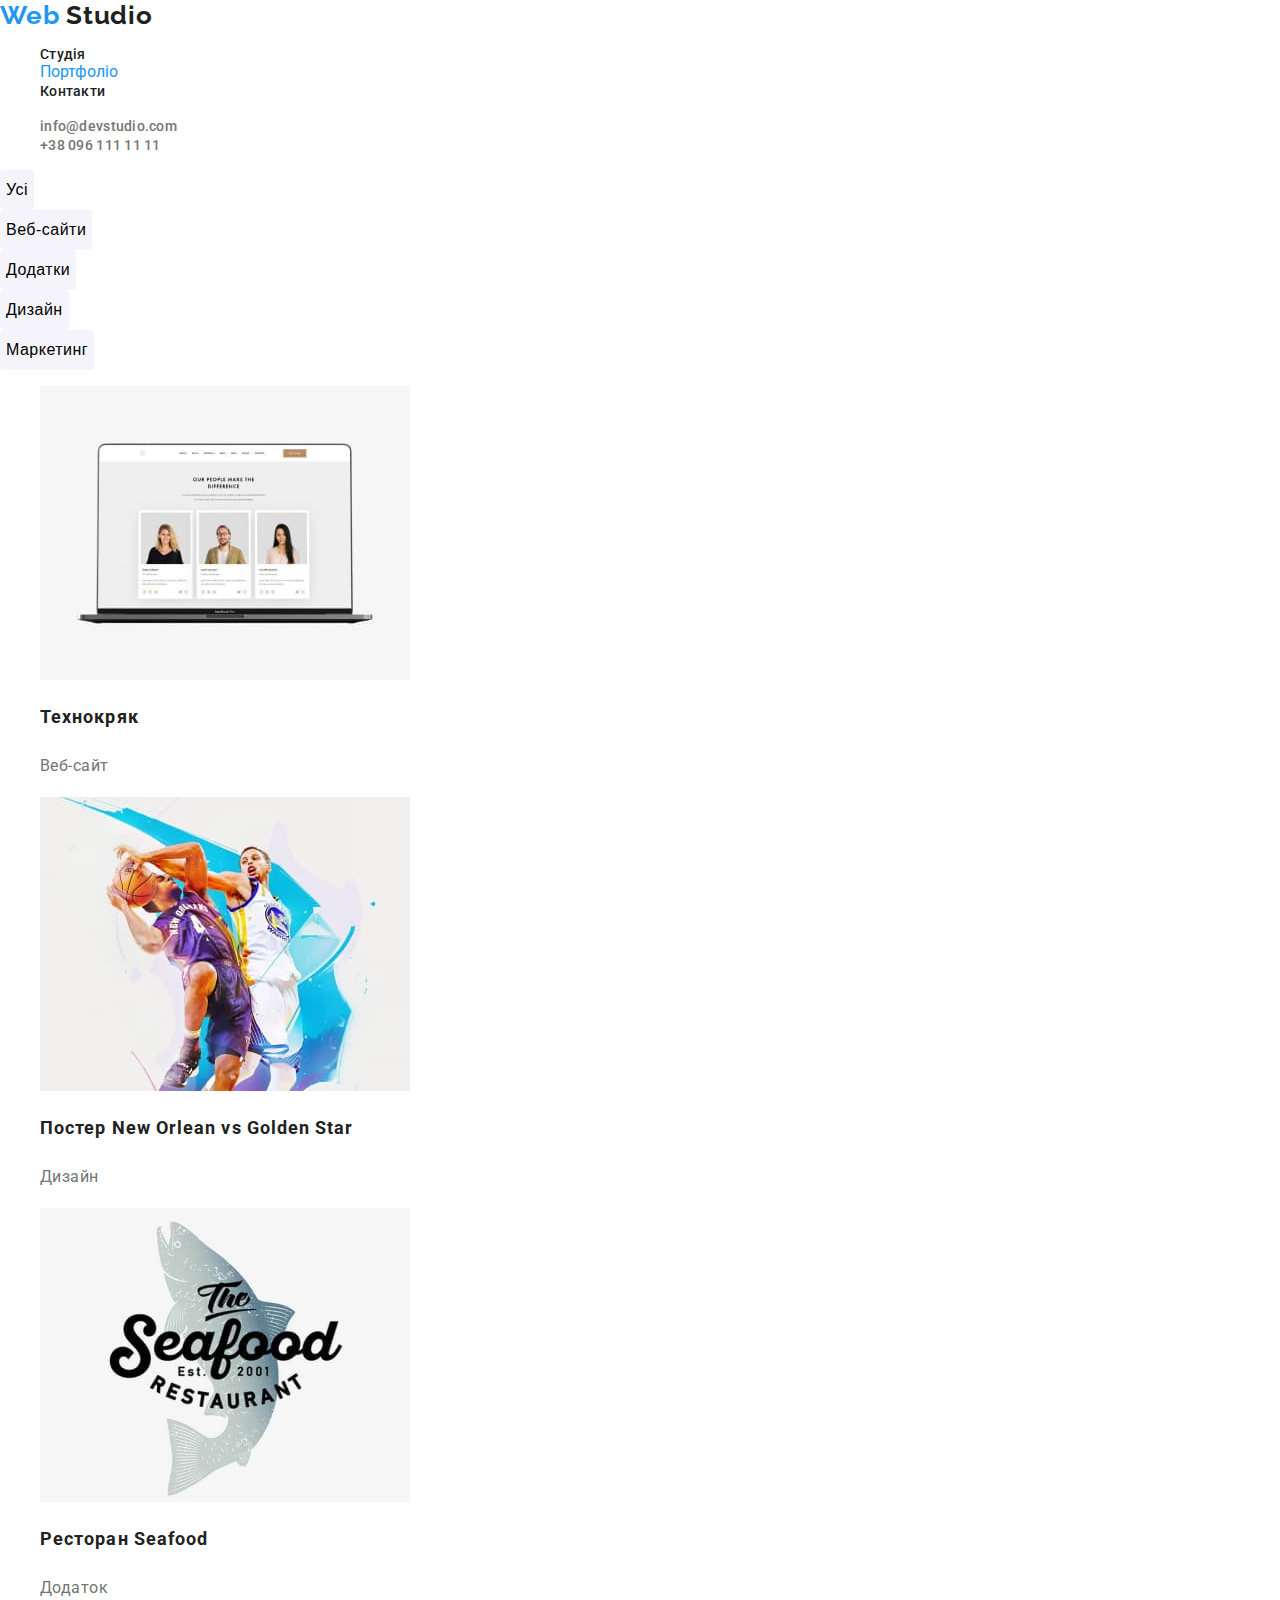
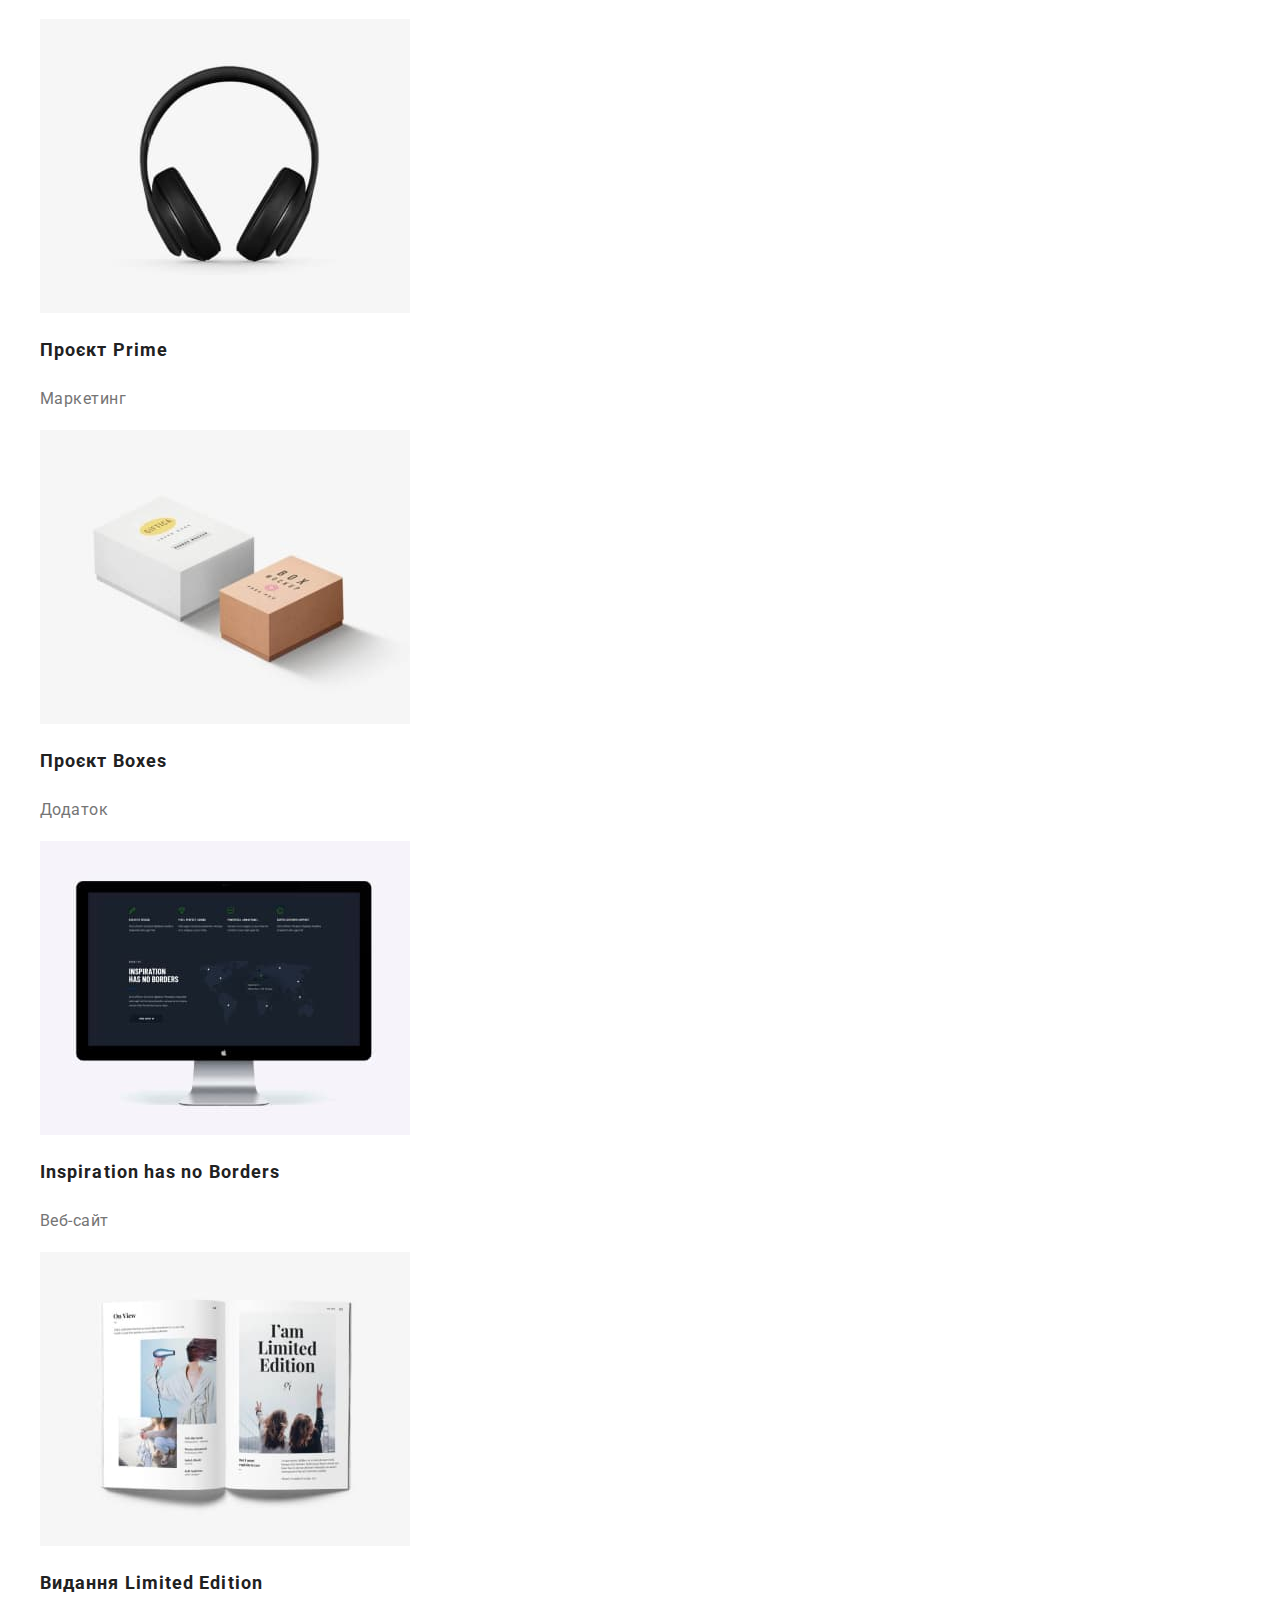
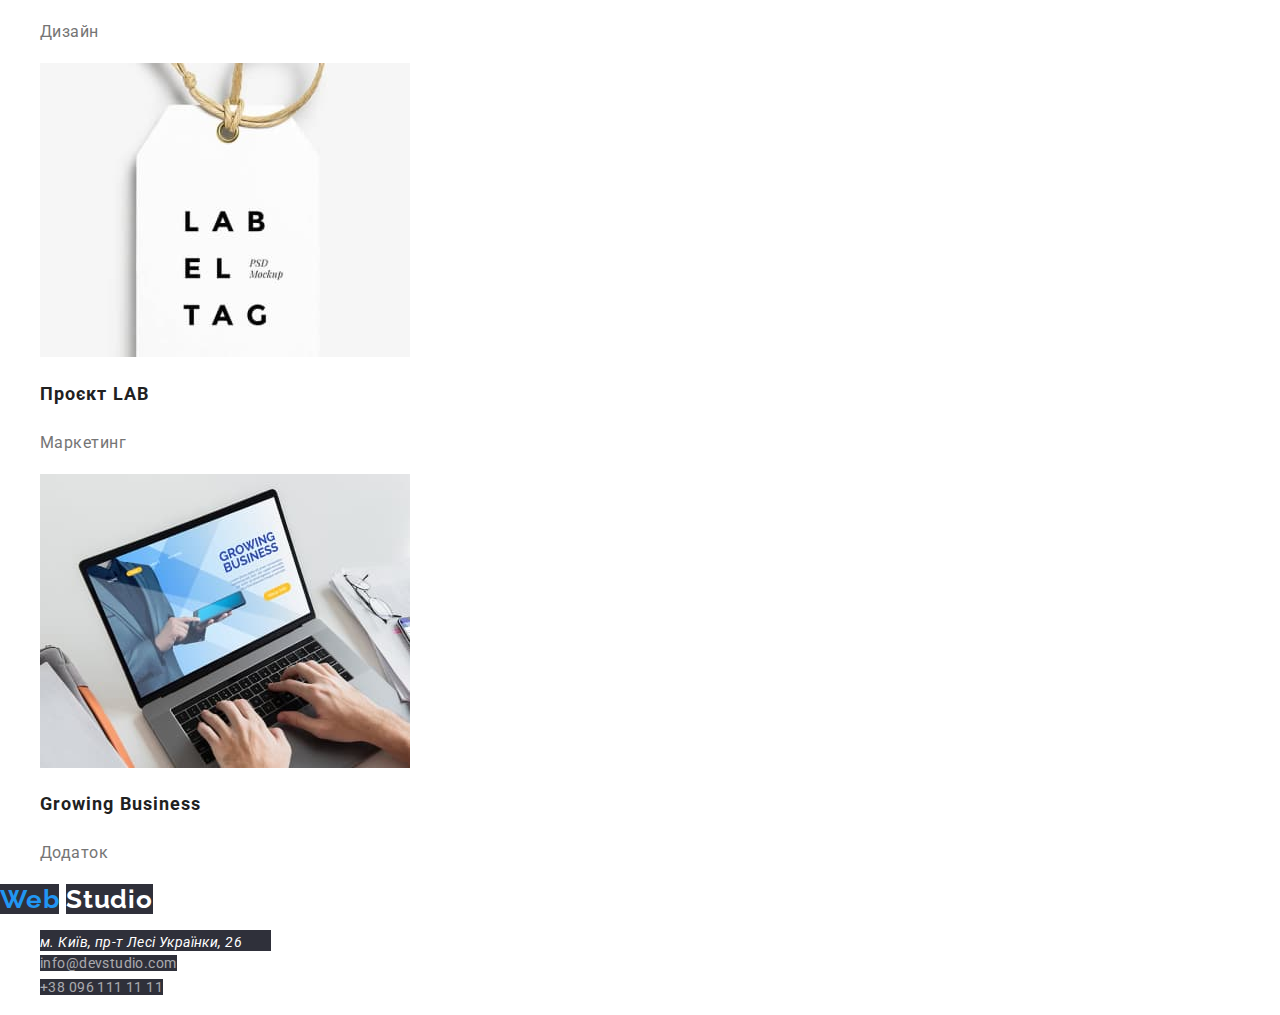
==== portfolio.html @ f65f3cf6 "main2" ====
<!DOCTYPE html>
<html lang="en">
<head>
    <meta charset="UTF-8">
    <meta name="viewport" content="width=device-width, initial-scale=1.0">
    <link rel="preconnect" href="https://fonts.googleapis.com">
    <link rel="preconnect" href="https://fonts.gstatic.com" crossorigin>
    <link href="https://fonts.googleapis.com/css2?family=Raleway&family=Roboto:wght@400;500;700;900&display=swap" rel="stylesheet">
    <title>goit-markup-hw-02</title>
    <link rel="stylesheet" href="./css/styles.css">
    <link rel="stylesheet" href="./index.html">
</head>
<body>
     <!--Шапка-->
     <header>
      <div>
        <span class="logo">
          <a href="index.html" class="logo">Web</a>
          <a href="index.html" class="logo-Studio">Studio</a>
        </span>
      </div>
      <nav>
        <ul>
          <li class="nav-link">
            <a href="index.html" class="nav-link">Студія</a>
          </li>
          <li>
            <a href="portfolio.html" class="nav-link-current">Портфоліо</a>
          </li>
          <li>
            <a href="#" class="nav-link">Контакти</a>
          </li>
        </ul>
      </nav>
      <ul>
        <li>
          <a href="mailto:info@devstudio.com" class="link-contact">info@devstudio.com</a></li>
        <li>
          <a href="tel:+380961111111" class="link-contact">+38 096 111 11 11</a></li>
      </ul>
    </header>


      <main>
        <section>
            <lu>
                <li>
                    <button class="button">
                       Усі
                    </button>
                </li>
                <li>
                    <button class="button">
                       Веб-сайти
                    </button>
                </li>
                <li>
                    <button class="button">
                       Додатки
                    </button>
                </li>
                <li>
                    <button class="button">
                       Дизайн
                    </button>
                </li>
                <li>
                    <button class="button">
                       Маркетинг
                    </button>
                </li>
            </lu>
        </section>
        <ul>
            <li class="project">
              <a href="">
                <img src="./foto/1laptop.jpg" alt="ноутбук" width="370" height="294"/>
                <h2 class="project-title">
                  Технокряк
                </h2>
                <p class="project-desc">
                  Веб-сайт
                </p>
              </a>
            </li>
            <li>
              <a href="">
                <img src="./foto/2basketball.jpg" alt="баскетбол" width="370"/>
                <h2 class="project-title">
                  Постер New Orlean vs Golden Star
                </h2>
                <p class="project-desc">
                  Дизайн
                </p>
              </a>
            </li>
            <li>
              <a href="">
                <img src="./foto/3shark.jpg" alt="логотип" width="370"/>
                <h2 class="project-title">
                  Ресторан Seafood
                </h2>
                <p class="project-desc">
                  Додаток
                </p>
                </a>
            </li>
            <li>
              <a href="">
                <img src="./foto/4headphones.jpg" alt="наушники" width="370"/>
                <h2 class="project-title">
                  Проєкт Prime
                </h2>
                <p class="project-desc">
                  Маркетинг
                </p>
                </a>
            </li>
            <li>
              <a href="">
                <img src="./foto/5boxes.jpg" alt="коробка" width="370"/>
                <h2 class="project-title">
                  Проєкт Boxes
                </h2>
                <p class="project-desc">
                  Додаток
                </p>
                </a>
            </li>
            <li>
              <a href="">
                <img src="./foto/6computer.jpg" alt="компьютер" width="370"/>
                <h2 class="project-title">
                  Inspiration has no Borders
                </h2>
                <p class="project-desc">
                  Веб-сайт
                </p>
                </a>
            </li>
            <li>
              <a href="">
                <img src="./foto/7book.jpg" alt="книга" width="370" />
                <h2 class="project-title">
                  Видання Limited Edition
                </h2>
                <p class="project-desc">
                  Дизайн
                </p>
              </a>
            </li>
            <li>
              <a href="">
                <img src="./foto/8project.jpg" alt="бірка" width="370" />
                <h2 class="project-title">
                  Проєкт LAB
                </h2>
                <p class="project-desc">
                  Маркетинг
                </p>
                </a
              >
            </li>
            <li>
              <a href="">
                <img src="./foto/9work.jpg" alt="робота" width="370" />
                <h2 class="project-title">
                  Growing Business
                </h2>
                <p class="project-desc">
                  Додаток
                </p>
              </a>
            </li>
          </ul>
        </div>
      </section>
      </main>

      <footer>
        <div>
          <span class="footer-logo">
            <a href="index.html" class="footer-logo-web">Web</a>
            <a href="index.html" class="footer-logo-studio">Studio</a>
          </span>
        </div>
        <ul>
          <li>
            <address class="address">м. Київ, пр-т Лесі Українки, 26</address>
          </li>
          <li><a href="mailto:info@devstudio.com" class="address-contact">info@devstudio.com</a></li>
          <li><a href="tel:+380961111111" class="address-contact">+38 096 111 11 11</a></li>
        </ul>
      </footer>
</body>
</html>
---- css/styles.css ----
:root {
    --main-color: #212121;
    --accent-color: #2196f3;
    --title-color: #ffffff;
    --background: #2f303a;
    --team-color: #f5f4fa;
    --text-color: #757575;
}


body {
    font-family: Roboto;
    margin: 0 auto;
    color: var(--main-color);
    font-style: normal;
  }

  li {
    list-style-type: none;
}

a {
    text-decoration: none;
}

/* --- Шапка --- */

  .logo {
    color: var(--accent-color);
    font-family: Raleway;
    font-size: 26px;
    font-weight: 700;
    line-height: normal;
    letter-spacing: 0.78px;
    }

.logo-Studio {
    color: var(--main-color);
}

.nav-link {
    color: var(--main-color);
    font-size: 14px;
    font-weight: 500;
    line-height: normal;
    letter-spacing: 0.28px;
}

.nav-link-current {
    color: var(--accent-color);
}

.nav-link:hover,
.nav-link:focus {
  color: var(--accent-color);
}

.link-contact {
    color: var(--text-color);
    font-size: 14px;
    font-weight: 500;
    line-height: normal;
    letter-spacing: 0.28px;
}

.link-contact:hover,
.link-contact:focus {
    color: var(--accent-color);
}

/* --- main --- */

.hero {
    color: var(--title-color);
    font-size: 44px;
    font-weight: 900;
    line-height: 60px; 
    letter-spacing: 2.64px;
    text-transform: uppercase;
    background: #2F303A;
    text-align: center;
}

.hero-button {
  background-color: var(--accent-color);
  width: 216px;
  height: 50px;
  flex-shrink: 0;
  color: var(--title-color);
  letter-spacing: 0.96px;
  font-weight: 700;
  font-size: 16px;
  text-align: center;
  line-height: 30px;
}

.skills {
    width: 270px;
    letter-spacing: 0.42px;
    line-height: normal;
    font-weight: 700;
    font-size: 14px;
    text-transform: uppercase;
}

.skills-text {
    color: var(--text-color);
    width: 270px;
    height: 72px;
    flex-shrink: 0;
    font-size: 14px;
    line-height: 24px;
    letter-spacing: 0.42px;
}

.work {
    font-size: 36px;
}

.team {
    font-size: 36px;
    font-weight: 700;
    line-height: normal;
    letter-spacing: 1.08px;
}

.team-card {
    font-size: 16px;
    font-weight: 500;
    line-height: normal;
    letter-spacing: 0.48px;
}

.team-desc {
    color: var(--text-color);
    font-size: 16px;
    font-weight: 400;
    line-height: normal;
    letter-spacing: 0.48px;
}

/* --- footer --- */

.address {
    color: var(--title-color);
    background: var(--background);
    width: 231px;
    height: 21px;
    flex-shrink: 0;
    font-family: Roboto;
    font-size: 14px;
    font-weight: 400;
    line-height: 24px;
    letter-spacing: 0.42px;
}

.address-contact {
    color: rgba(255, 255, 255, 0.60);
    background: var(--background);
    width: 231px;
    flex-shrink: 0;
    font-size: 14px;
    font-weight: 400;
    line-height: 24px;
    letter-spacing: 0.42px;
}

.footer-logo {
    font-family: Raleway;
    font-size: 26px;
    font-weight: 700;
    line-height: normal;
    letter-spacing: 0.78px;

}

.footer-logo-studio {
    color: var(--title-color);
    background: #2F303A;
}

.footer-logo-web {
    color: var(--accent-color);
    background: #2F303A;
}

/* --- Button --- */

button {

    font-weight: 500;
    font-size: 16px;
    line-height: 26px;
    text-align: center;
    letter-spacing: 0.48px;
    height: 40px;
    background-color: var(--team-color);
    border-radius: 4px;
    border: var(--team-color);
}

.button:hover,
.button:focus {
  background-color: var(--accent-color);
  color: var(--title-color);
}

/* --- main 2 --- */

.project-title {
    color: var(--main-color);
    width: 322px;
    font-size: 18px;
    font-weight: 700;
    line-height: 36px;
    letter-spacing: 1.08px;
}

.project-desc {
    color: var(--text-color);
    width: 322px;
    font-size: 16px;
    font-weight: 400;
    line-height: 30px;
    letter-spacing: 0.48px;

}
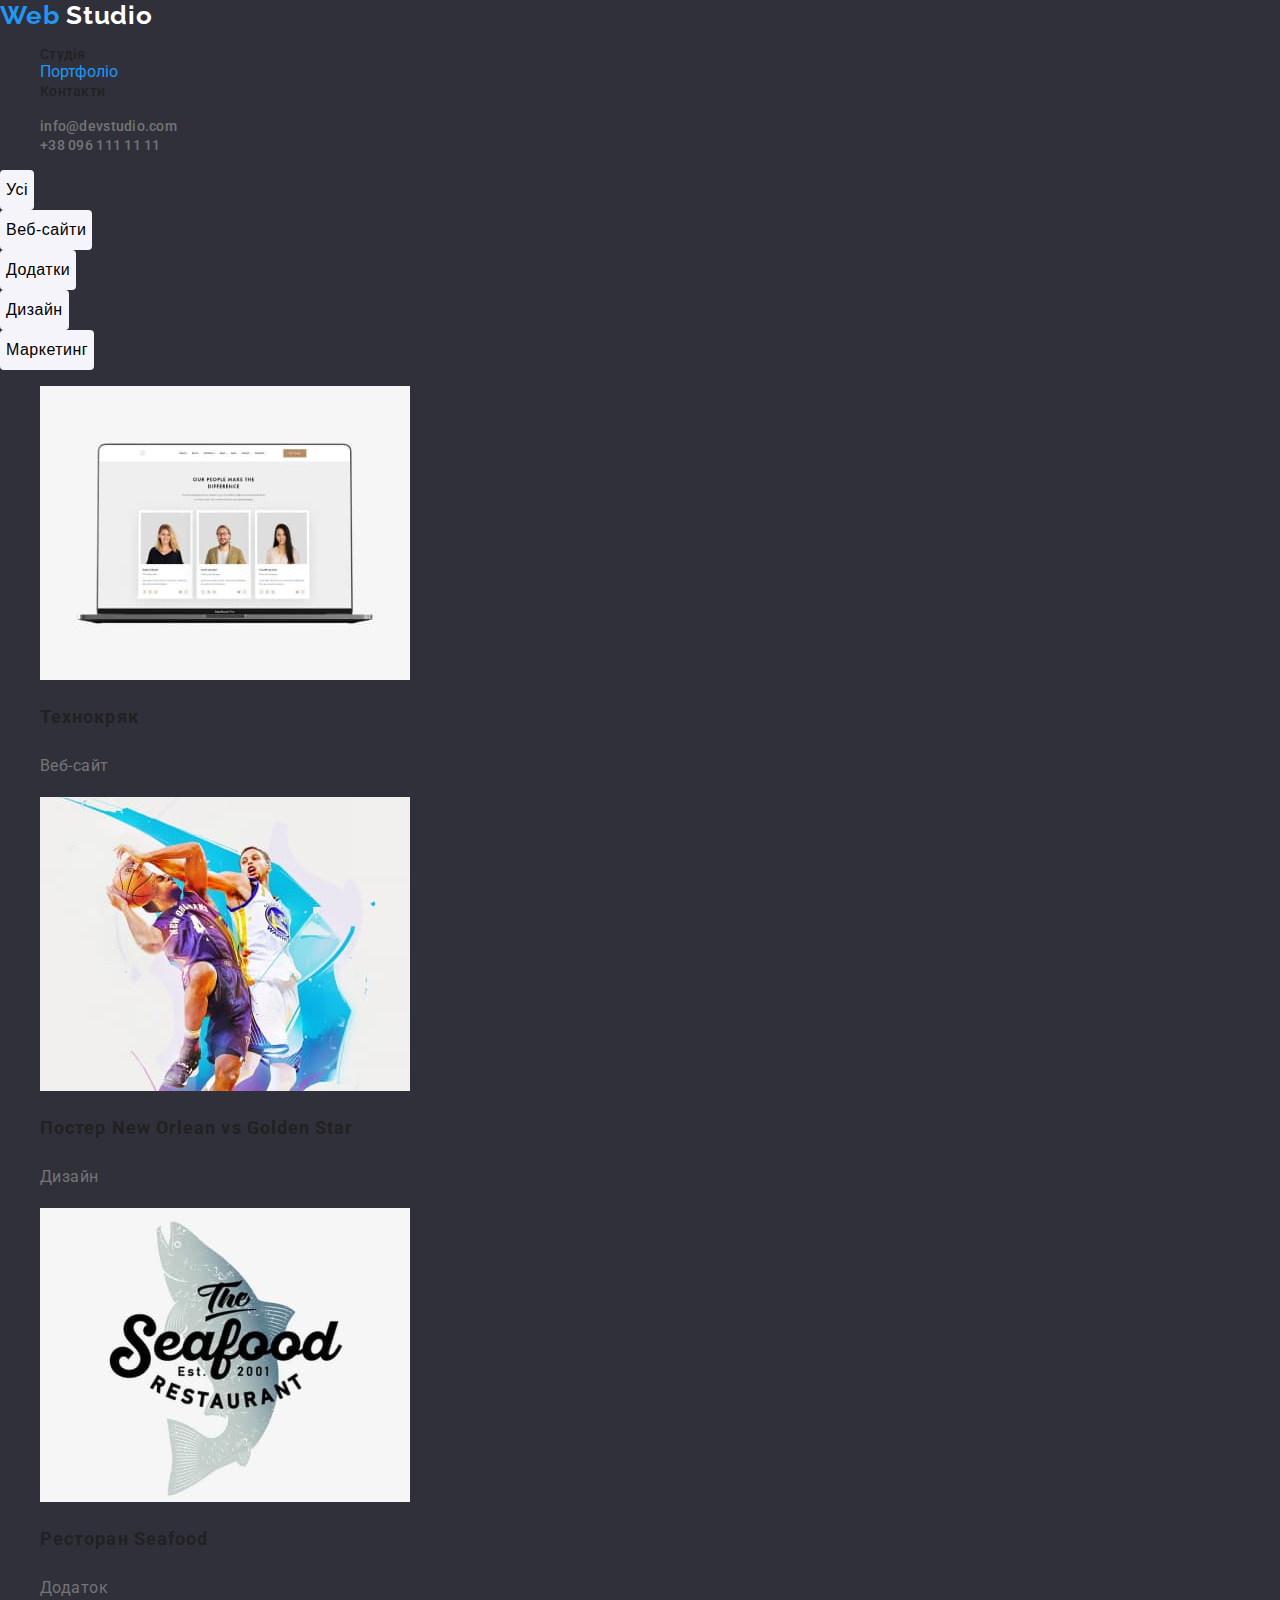
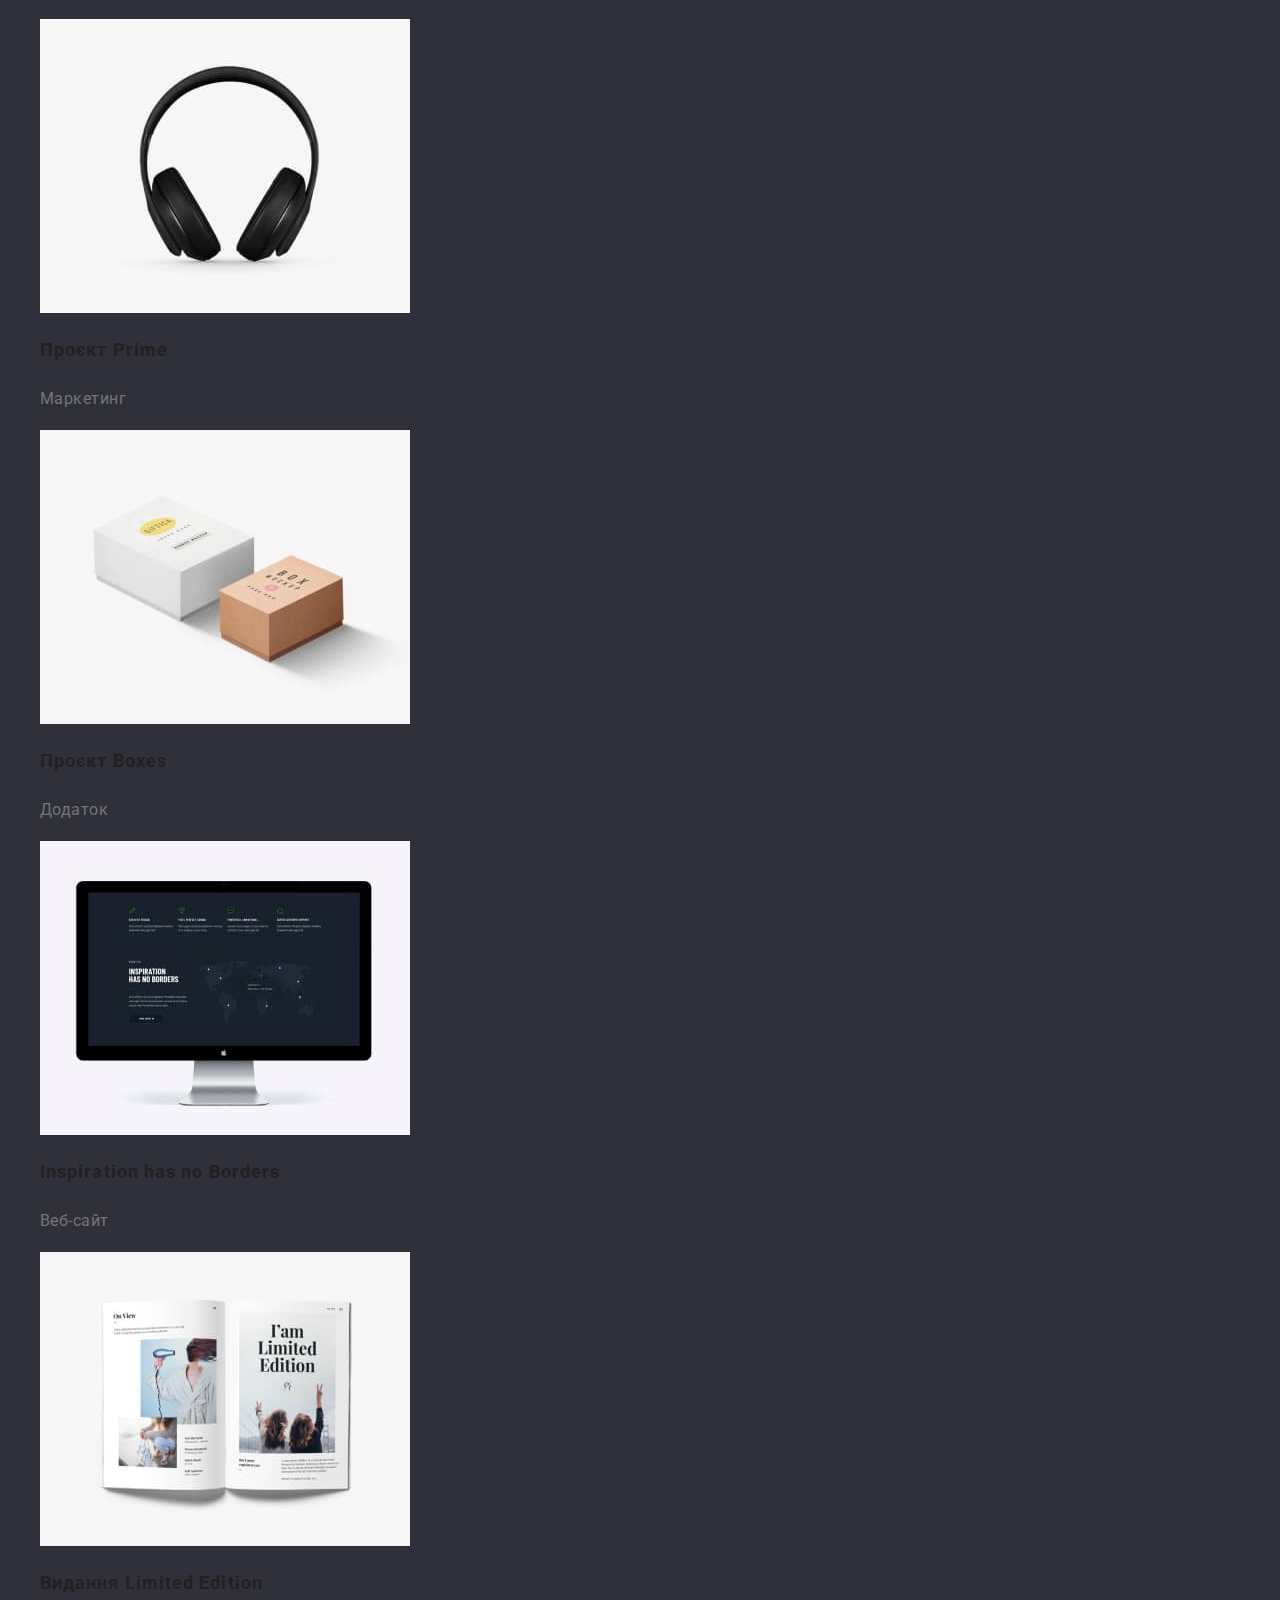
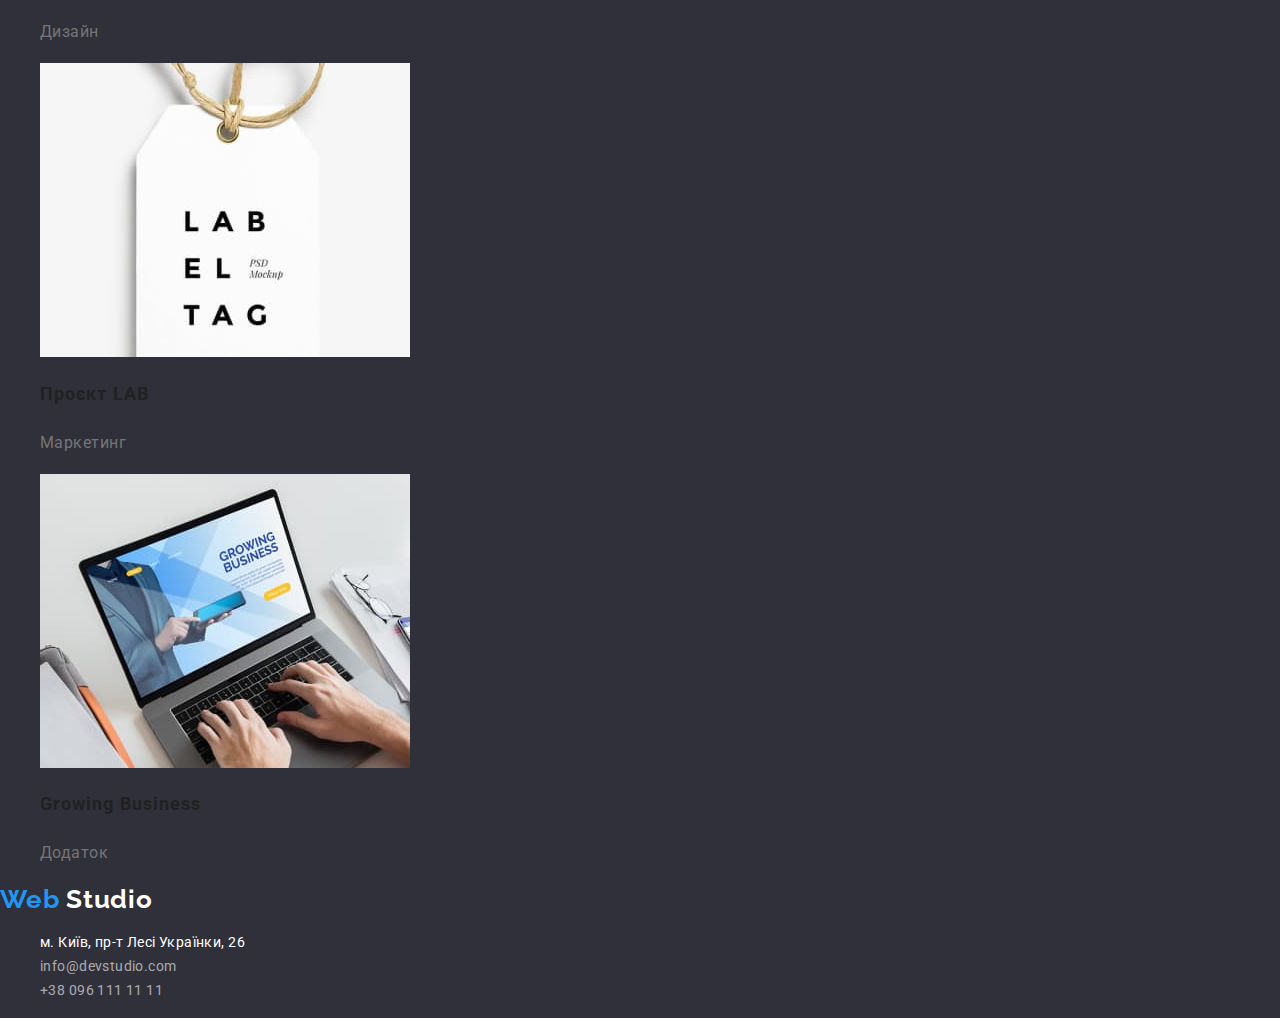
==== commit 64d74d82: "main2" ====
--- a/portfolio.html
+++ b/portfolio.html
@@ -5,7 +5,10 @@
     <meta name="viewport" content="width=device-width, initial-scale=1.0">
     <link rel="preconnect" href="https://fonts.googleapis.com">
     <link rel="preconnect" href="https://fonts.gstatic.com" crossorigin>
-    <link href="https://fonts.googleapis.com/css2?family=Raleway&family=Roboto:wght@400;500;700;900&display=swap" rel="stylesheet">
+    <link
+      href="https://fonts.googleapis.com/css2?family=Raleway:wght@700&family=Roboto:wght@400;500;700;900&display=swap"
+      rel="stylesheet"
+    />
     <title>goit-markup-hw-02</title>
     <link rel="stylesheet" href="./css/styles.css">
     <link rel="stylesheet" href="./index.html">
@@ -75,6 +78,7 @@
             <li class="project">
               <a href="">
                 <img src="./foto/1laptop.jpg" alt="ноутбук" width="370" height="294"/>
+                <!-- Для h2 і p має бути окремий div -->
                 <h2 class="project-title">
                   Технокряк
                 </h2>
@@ -86,6 +90,7 @@
             <li>
               <a href="">
                 <img src="./foto/2basketball.jpg" alt="баскетбол" width="370"/>
+                <!-- Для h2 і p має бути окремий div -->
                 <h2 class="project-title">
                   Постер New Orlean vs Golden Star
                 </h2>
@@ -97,6 +102,7 @@
             <li>
               <a href="">
                 <img src="./foto/3shark.jpg" alt="логотип" width="370"/>
+                <!-- Для h2 і p має бути окремий div -->
                 <h2 class="project-title">
                   Ресторан Seafood
                 </h2>
@@ -108,6 +114,7 @@
             <li>
               <a href="">
                 <img src="./foto/4headphones.jpg" alt="наушники" width="370"/>
+                <!-- Для h2 і p має бути окремий div -->
                 <h2 class="project-title">
                   Проєкт Prime
                 </h2>
@@ -119,6 +126,7 @@
             <li>
               <a href="">
                 <img src="./foto/5boxes.jpg" alt="коробка" width="370"/>
+                <!-- Для h2 і p має бути окремий div -->
                 <h2 class="project-title">
                   Проєкт Boxes
                 </h2>
@@ -130,6 +138,7 @@
             <li>
               <a href="">
                 <img src="./foto/6computer.jpg" alt="компьютер" width="370"/>
+                <!-- Для h2 і p має бути окремий div -->
                 <h2 class="project-title">
                   Inspiration has no Borders
                 </h2>
@@ -141,6 +150,7 @@
             <li>
               <a href="">
                 <img src="./foto/7book.jpg" alt="книга" width="370" />
+                <!-- Для h2 і p має бути окремий div -->
                 <h2 class="project-title">
                   Видання Limited Edition
                 </h2>
@@ -152,6 +162,7 @@
             <li>
               <a href="">
                 <img src="./foto/8project.jpg" alt="бірка" width="370" />
+                <!-- Для h2 і p має бути окремий div -->
                 <h2 class="project-title">
                   Проєкт LAB
                 </h2>
@@ -164,16 +175,23 @@
             <li>
               <a href="">
                 <img src="./foto/9work.jpg" alt="робота" width="370" />
-                <h2 class="project-title">
-                  Growing Business
-                </h2>
-                <p class="project-desc">
-                  Додаток
-                </p>
+                <!-- Для h2 і p має бути окремий div -->
+               
+                  <h2 class="project-title">
+                    Growing Business
+                  </h2>
+                  <p class="project-desc">
+                    Додаток
+                  </p>
+              
               </a>
             </li>
           </ul>
         </div>
+
+
+
+        
       </section>
       </main>
 
@@ -186,7 +204,7 @@
         </div>
         <ul>
           <li>
-            <address class="address">м. Київ, пр-т Лесі Українки, 26</address>
+           <a href="м. Київ, пр-т Лесі Українки, 26" class="address">м. Київ, пр-т Лесі Українки, 26</a>
           </li>
           <li><a href="mailto:info@devstudio.com" class="address-contact">info@devstudio.com</a></li>
           <li><a href="tel:+380961111111" class="address-contact">+38 096 111 11 11</a></li>
--- a/css/styles.css
+++ b/css/styles.css
@@ -13,6 +13,7 @@
     margin: 0 auto;
     color: var(--main-color);
     font-style: normal;
+    background: var(--background)
   }
 
   li {
@@ -34,9 +35,9 @@
     letter-spacing: 0.78px;
     }
 
-.logo-Studio {
-    color: var(--main-color);
-}
+    .logo-Studio {
+        color: var(--title-color);
+    }
 
 .nav-link {
     color: var(--main-color);
@@ -143,7 +144,6 @@
 
 .address {
     color: var(--title-color);
-    background: var(--background);
     width: 231px;
     height: 21px;
     flex-shrink: 0;
@@ -156,7 +156,6 @@
 
 .address-contact {
     color: rgba(255, 255, 255, 0.60);
-    background: var(--background);
     width: 231px;
     flex-shrink: 0;
     font-size: 14px;
@@ -176,12 +175,10 @@
 
 .footer-logo-studio {
     color: var(--title-color);
-    background: #2F303A;
 }
 
 .footer-logo-web {
     color: var(--accent-color);
-    background: #2F303A;
 }
 
 /* --- Button --- */
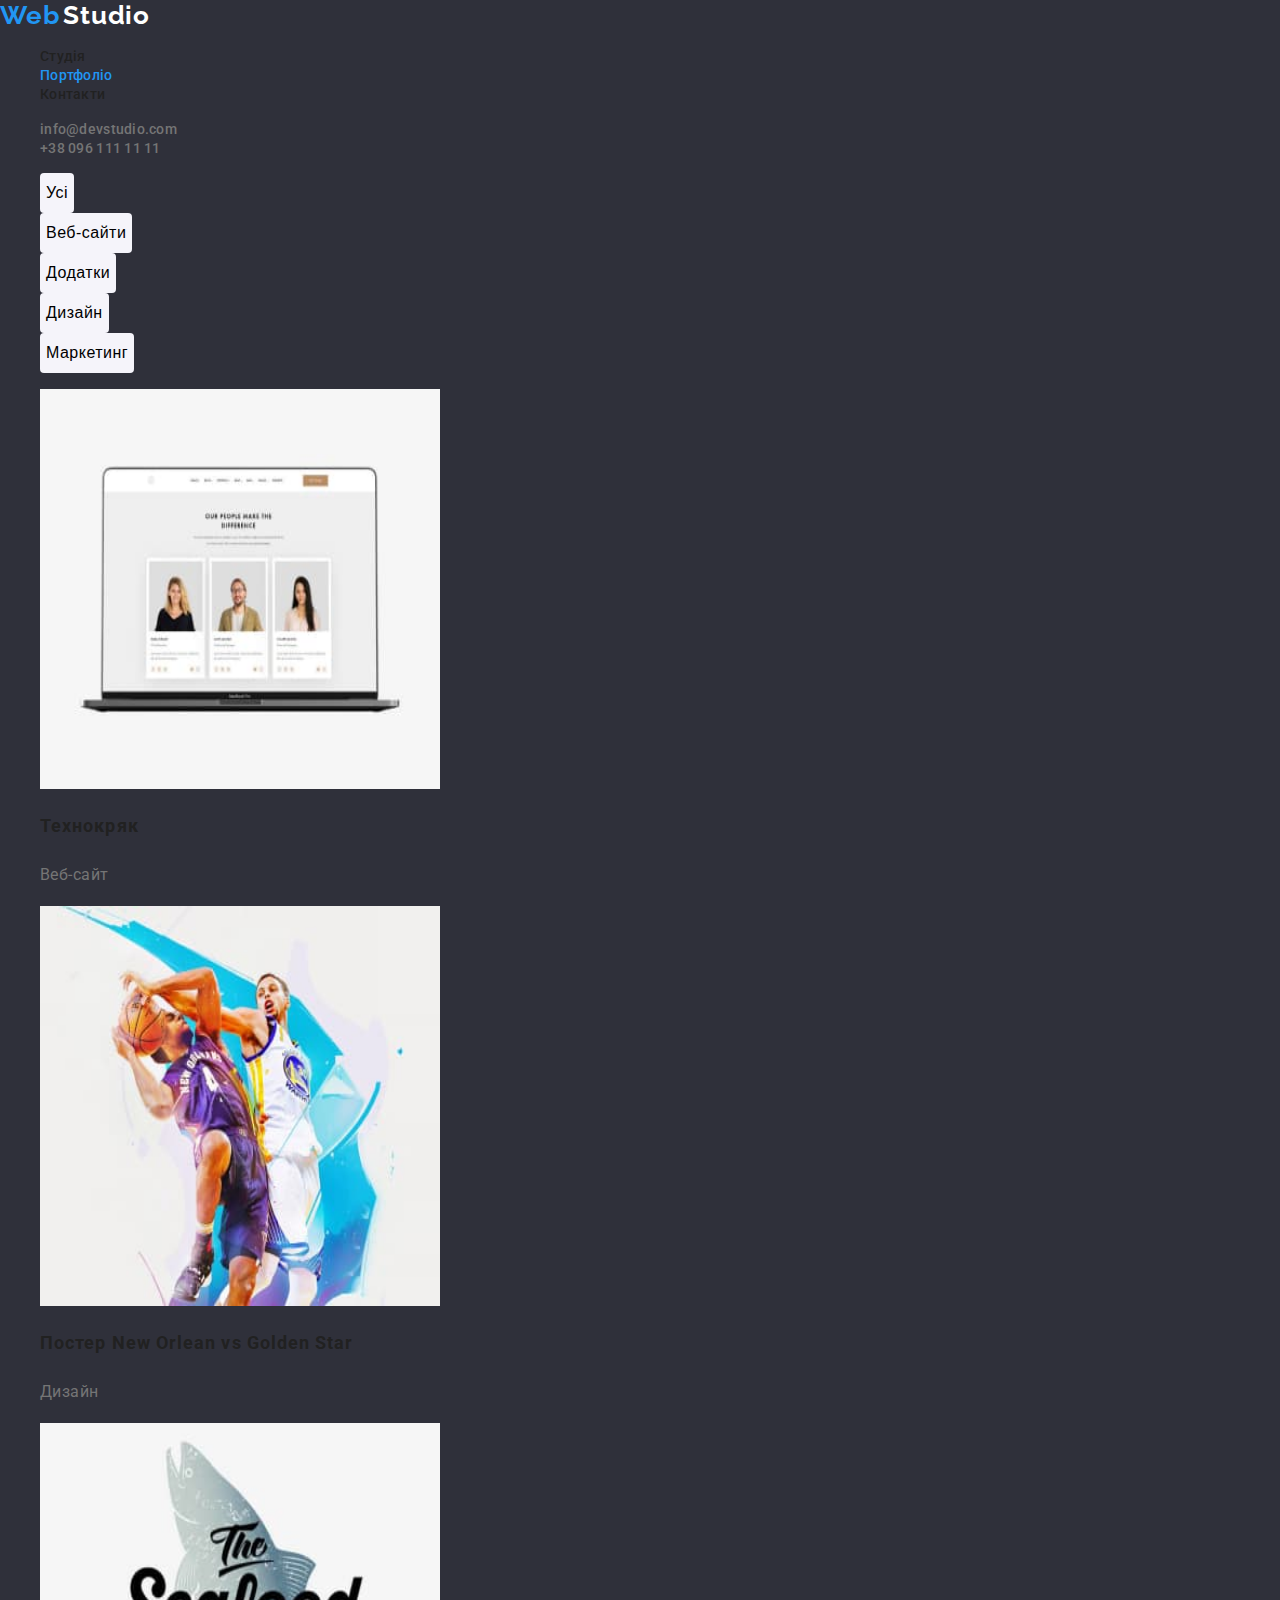
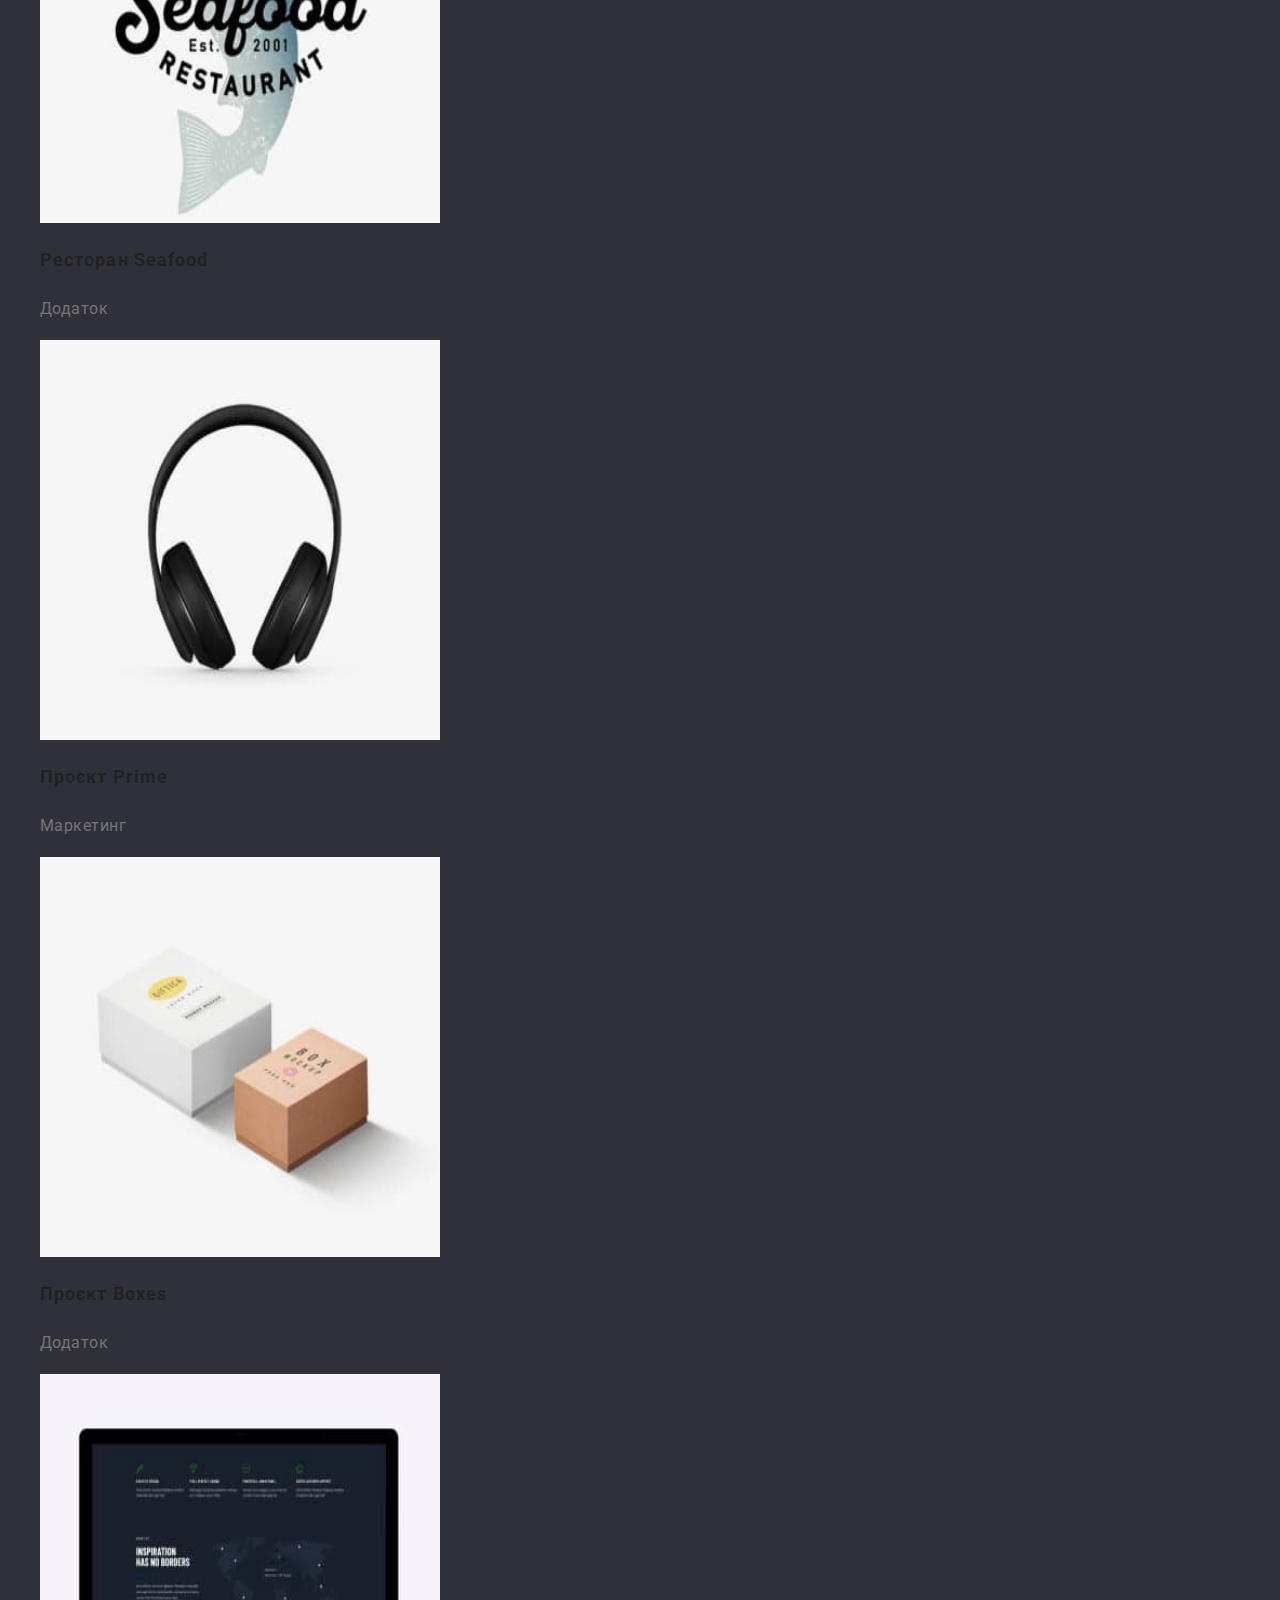
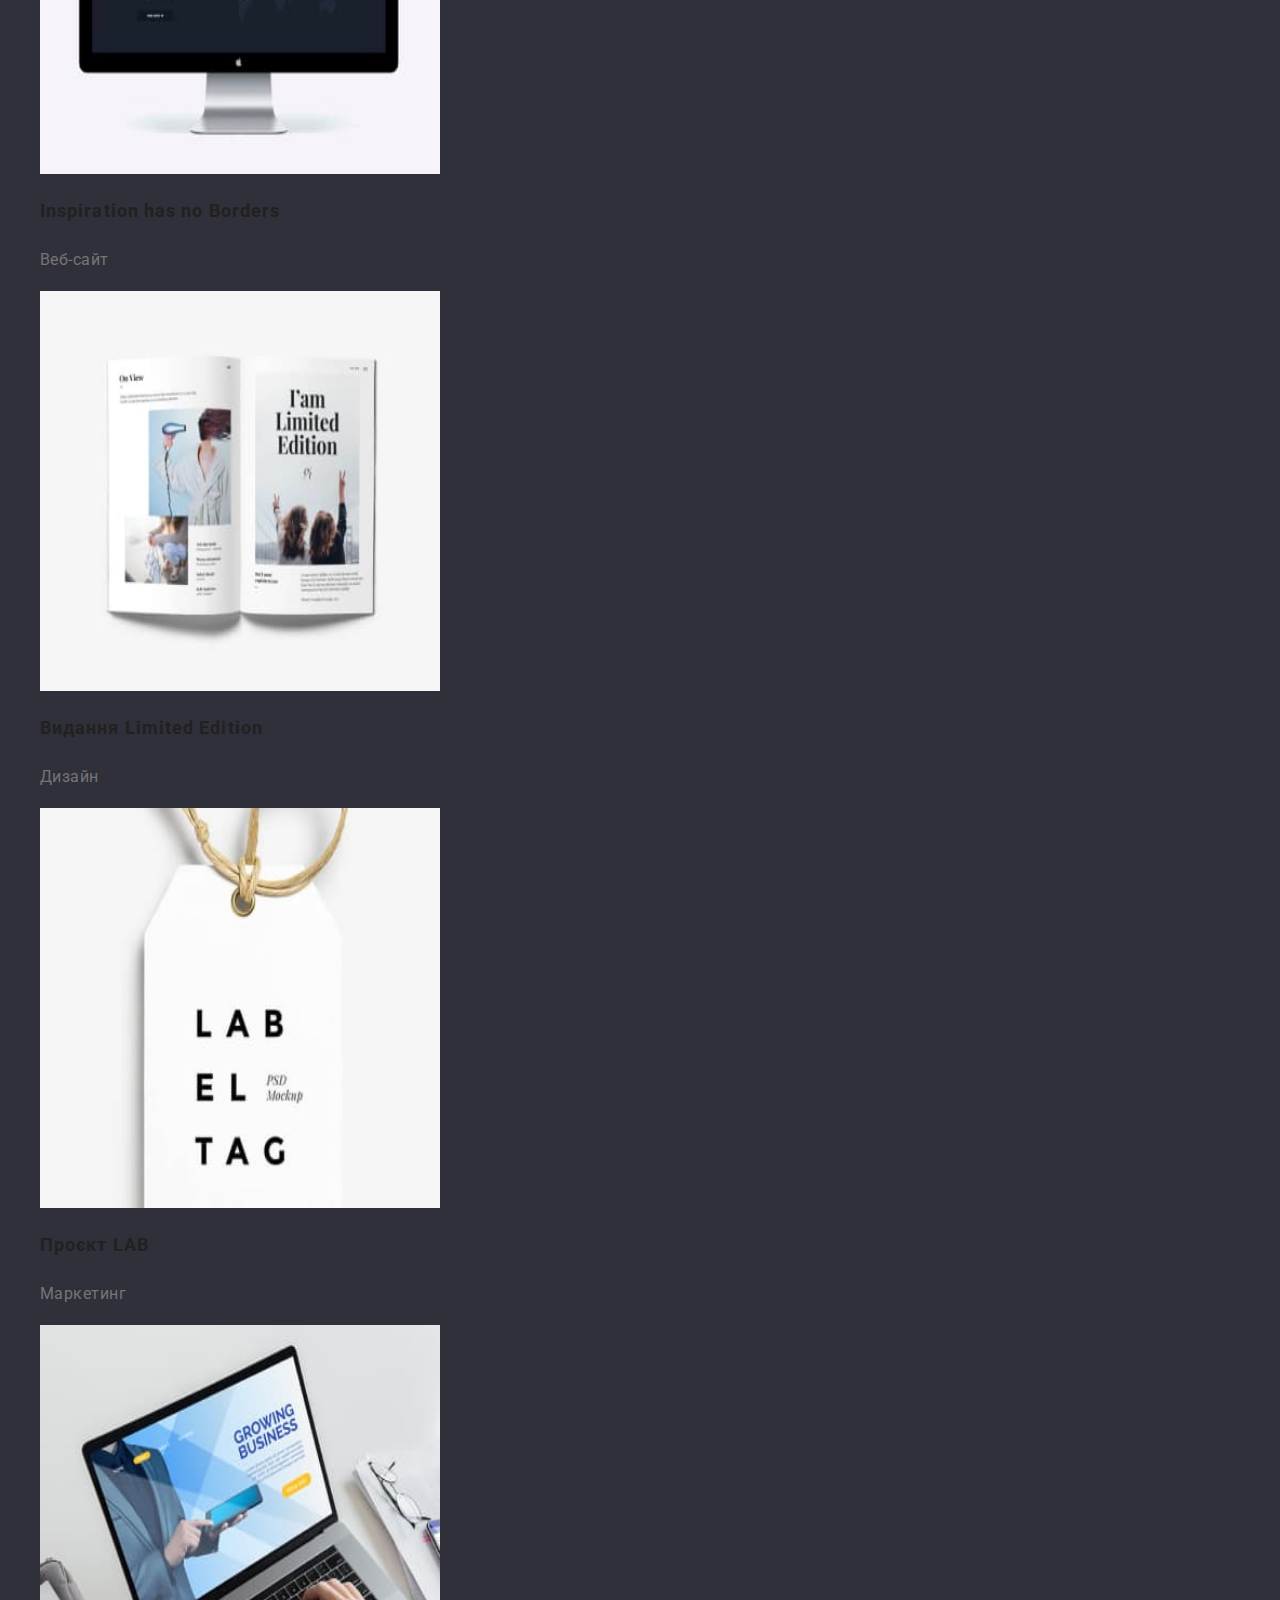
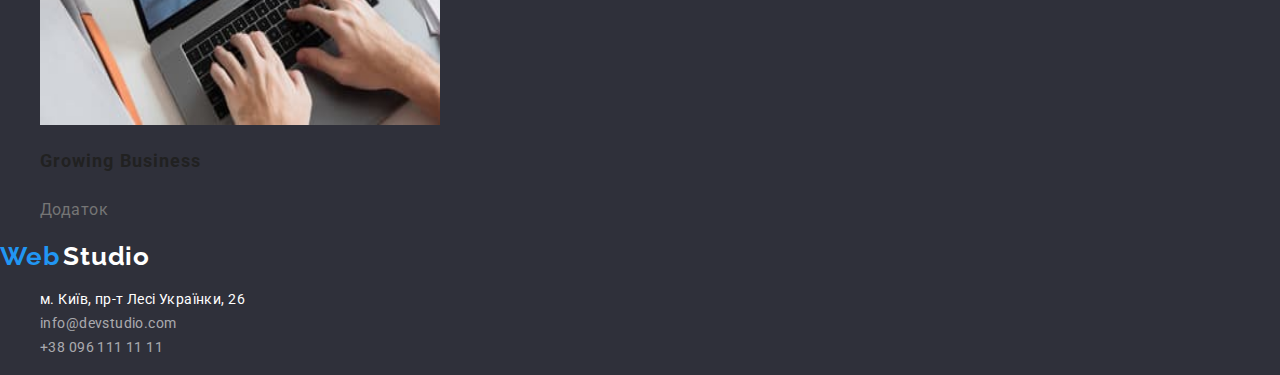
==== commit 28d4a3d8: "pls fix styles" ====
--- a/portfolio.html
+++ b/portfolio.html
@@ -18,66 +18,68 @@
      <header>
       <div>
         <span class="logo">
-          <a href="index.html" class="logo">Web</a>
+          <a href="index.html">Web</a>
           <a href="index.html" class="logo-Studio">Studio</a>
         </span>
       </div>
       <nav>
-        <ul>
-          <li class="nav-link">
-            <a href="index.html" class="nav-link">Студія</a>
+        <ul class="nav-list">
+          <li>
+            <a href="index.html">Студія</a>
           </li>
           <li>
             <a href="portfolio.html" class="nav-link-current">Портфоліо</a>
           </li>
           <li>
-            <a href="#" class="nav-link">Контакти</a>
+            <a href="#">Контакти</a>
           </li>
         </ul>
       </nav>
-      <ul>
+      <ul class="link-contact_list">
         <li>
-          <a href="mailto:info@devstudio.com" class="link-contact">info@devstudio.com</a></li>
+          <a href="mailto:info@devstudio.com">info@devstudio.com</a>
+        </li>
         <li>
-          <a href="tel:+380961111111" class="link-contact">+38 096 111 11 11</a></li>
+          <a href="tel:+380961111111">+38 096 111 11 11</a>
+        </li>
       </ul>
     </header>
 
 
       <main>
         <section>
-            <lu>
-                <li>
-                    <button class="button">
+            <ul class="button-list">
+                <li>
+                    <button>
                        Усі
                     </button>
                 </li>
                 <li>
-                    <button class="button">
+                    <button>
                        Веб-сайти
                     </button>
                 </li>
                 <li>
-                    <button class="button">
+                    <button>
                        Додатки
                     </button>
                 </li>
                 <li>
-                    <button class="button">
+                    <button>
                        Дизайн
                     </button>
                 </li>
                 <li>
-                    <button class="button">
+                    <button>
                        Маркетинг
                     </button>
                 </li>
-            </lu>
+            </ul>
         </section>
-        <ul>
-            <li class="project">
-              <a href="">
-                <img src="./foto/1laptop.jpg" alt="ноутбук" width="370" height="294"/>
+        <ul class="cards-project">
+            <li>
+              <a href=""> <!-- Не треба цей компонент завертати в <a>, в такі компоненти треба тільки текст добавляти -->
+                <img src="./images/1laptop.jpg" alt="ноутбук" width="370" height="294"/>
                 <!-- Для h2 і p має бути окремий div -->
                 <h2 class="project-title">
                   Технокряк
@@ -88,8 +90,8 @@
               </a>
             </li>
             <li>
-              <a href="">
-                <img src="./foto/2basketball.jpg" alt="баскетбол" width="370"/>
+              <a href=""> <!-- Не треба цей компонент завертати в <a>, в такі компоненти треба тільки текст добавляти -->
+                <img src="./images/2basketball.jpg" alt="баскетбол" width="370"/>
                 <!-- Для h2 і p має бути окремий div -->
                 <h2 class="project-title">
                   Постер New Orlean vs Golden Star
@@ -100,8 +102,8 @@
               </a>
             </li>
             <li>
-              <a href="">
-                <img src="./foto/3shark.jpg" alt="логотип" width="370"/>
+              <a href=""> <!-- Не треба цей компонент завертати в <a>, в такі компоненти треба тільки текст добавляти -->
+                <img src="./images/3shark.jpg" alt="логотип" width="370"/>
                 <!-- Для h2 і p має бути окремий div -->
                 <h2 class="project-title">
                   Ресторан Seafood
@@ -112,8 +114,8 @@
                 </a>
             </li>
             <li>
-              <a href="">
-                <img src="./foto/4headphones.jpg" alt="наушники" width="370"/>
+              <a href=""> <!-- Не треба цей компонент завертати в <a>, в такі компоненти треба тільки текст добавляти -->
+                <img src="./images/4headphones.jpg" alt="наушники" width="370"/>
                 <!-- Для h2 і p має бути окремий div -->
                 <h2 class="project-title">
                   Проєкт Prime
@@ -124,8 +126,8 @@
                 </a>
             </li>
             <li>
-              <a href="">
-                <img src="./foto/5boxes.jpg" alt="коробка" width="370"/>
+              <a href=""> <!-- Не треба цей компонент завертати в <a>, в такі компоненти треба тільки текст добавляти -->
+                <img src="./images/5boxes.jpg" alt="коробка" width="370"/>
                 <!-- Для h2 і p має бути окремий div -->
                 <h2 class="project-title">
                   Проєкт Boxes
@@ -136,8 +138,8 @@
                 </a>
             </li>
             <li>
-              <a href="">
-                <img src="./foto/6computer.jpg" alt="компьютер" width="370"/>
+              <a href=""> <!-- Не треба цей компонент завертати в <a>, в такі компоненти треба тільки текст добавляти -->
+                <img src="./images/6computer.jpg" alt="компьютер" width="370"/>
                 <!-- Для h2 і p має бути окремий div -->
                 <h2 class="project-title">
                   Inspiration has no Borders
@@ -148,8 +150,8 @@
                 </a>
             </li>
             <li>
-              <a href="">
-                <img src="./foto/7book.jpg" alt="книга" width="370" />
+              <a href=""> <!-- Не треба цей компонент завертати в <a>, в такі компоненти треба тільки текст добавляти -->
+                <img src="./images/7book.jpg" alt="книга" width="370" />
                 <!-- Для h2 і p має бути окремий div -->
                 <h2 class="project-title">
                   Видання Limited Edition
@@ -160,8 +162,8 @@
               </a>
             </li>
             <li>
-              <a href="">
-                <img src="./foto/8project.jpg" alt="бірка" width="370" />
+              <a href=""> <!-- Не треба цей компонент завертати в <a>, в такі компоненти треба тільки текст добавляти -->
+                <img src="./images/8project.jpg" alt="бірка" width="370" />
                 <!-- Для h2 і p має бути окремий div -->
                 <h2 class="project-title">
                   Проєкт LAB
@@ -173,8 +175,8 @@
               >
             </li>
             <li>
-              <a href="">
-                <img src="./foto/9work.jpg" alt="робота" width="370" />
+              <a href=""> <!-- Не треба цей компонент завертати в <a>, в такі компоненти треба тільки текст добавляти -->
+                <img src="./images/9work.jpg" alt="робота" width="370" />
                 <!-- Для h2 і p має бути окремий div -->
                
                   <h2 class="project-title">
@@ -188,18 +190,15 @@
             </li>
           </ul>
         </div>
-
-
-
         
       </section>
       </main>
 
       <footer>
         <div>
-          <span class="footer-logo">
-            <a href="index.html" class="footer-logo-web">Web</a>
-            <a href="index.html" class="footer-logo-studio">Studio</a>
+          <span class="logo">
+            <a href="index.html">Web</a>
+            <a href="index.html" class="logo-Studio">Studio</a>
           </span>
         </div>
         <ul>
--- a/css/styles.css
+++ b/css/styles.css
@@ -1,88 +1,84 @@
 :root {
-    --main-color: #212121;
-    --accent-color: #2196f3;
-    --title-color: #ffffff;
-    --background: #2f303a;
-    --team-color: #f5f4fa;
-    --text-color: #757575;
-}
-
+  --main-color: #212121;
+  --accent-color: #2196f3;
+  --title-color: #ffffff;
+  --background: #2f303a;
+  --team-color: #f5f4fa;
+  --text-color: #757575;
+}
 
 body {
-    font-family: Roboto;
-    margin: 0 auto;
-    color: var(--main-color);
-    font-style: normal;
-    background: var(--background)
-  }
-
-  li {
-    list-style-type: none;
-}
-
-a {
-    text-decoration: none;
+  font-family: Roboto;
+  margin: 0 auto;
+  color: var(--main-color);
+  font-style: normal;
+  background: var(--background);
+}
+
+* {
+  list-style-type: none;
+  text-decoration: none;
 }
 
 /* --- Шапка --- */
 
-  .logo {
-    color: var(--accent-color);
-    font-family: Raleway;
-    font-size: 26px;
-    font-weight: 700;
-    line-height: normal;
-    letter-spacing: 0.78px;
-    }
-
-    .logo-Studio {
-        color: var(--title-color);
-    }
-
-.nav-link {
-    color: var(--main-color);
-    font-size: 14px;
-    font-weight: 500;
-    line-height: normal;
-    letter-spacing: 0.28px;
-}
-
-.nav-link-current {
-    color: var(--accent-color);
-}
-
-.nav-link:hover,
-.nav-link:focus {
-  color: var(--accent-color);
-}
-
-.link-contact {
-    color: var(--text-color);
-    font-size: 14px;
-    font-weight: 500;
-    line-height: normal;
-    letter-spacing: 0.28px;
-}
-
-.link-contact:hover,
-.link-contact:focus {
-    color: var(--accent-color);
+.logo > a {
+  color: var(--accent-color);
+  font-family: Raleway;
+  font-size: 26px;
+  font-weight: 700;
+  line-height: normal;
+  letter-spacing: 0.78px;
+}
+
+.logo > a.logo-Studio {
+  color: var(--title-color);
+}
+
+.nav-list a {
+  color: var(--main-color);
+  font-size: 14px;
+  font-weight: 500;
+  line-height: normal;
+  letter-spacing: 0.28px;
+}
+
+.nav-list a.nav-link-current {
+  color: var(--accent-color);
+}
+
+.nav-list a:hover,
+.nav-list a:focus {
+  color: var(--accent-color);
+}
+
+.link-contact_list a {
+  color: var(--text-color);
+  font-size: 14px;
+  font-weight: 500;
+  line-height: normal;
+  letter-spacing: 0.28px;
+}
+
+.link-contact_list a:hover,
+.link-contact_list a:focus {
+  color: var(--accent-color);
 }
 
 /* --- main --- */
 
 .hero {
-    color: var(--title-color);
-    font-size: 44px;
-    font-weight: 900;
-    line-height: 60px; 
-    letter-spacing: 2.64px;
-    text-transform: uppercase;
-    background: #2F303A;
-    text-align: center;
-}
-
-.hero-button {
+  color: var(--title-color);
+  font-size: 44px;
+  font-weight: 900;
+  line-height: 60px;
+  letter-spacing: 2.64px;
+  text-transform: uppercase;
+  background: #2f303a;
+  text-align: center;
+}
+
+.hero button {
   background-color: var(--accent-color);
   width: 216px;
   height: 50px;
@@ -93,132 +89,119 @@
   font-size: 16px;
   text-align: center;
   line-height: 30px;
-}
-
-.skills {
-    width: 270px;
-    letter-spacing: 0.42px;
-    line-height: normal;
-    font-weight: 700;
-    font-size: 14px;
-    text-transform: uppercase;
-}
-
-.skills-text {
-    color: var(--text-color);
-    width: 270px;
-    height: 72px;
-    flex-shrink: 0;
-    font-size: 14px;
-    line-height: 24px;
-    letter-spacing: 0.42px;
+  border: none;
+}
+
+.skills-list {
+  width: 270px;
+  letter-spacing: 0.42px;
+  line-height: normal;
+  font-weight: 700;
+  font-size: 14px;
+  text-transform: uppercase;
+}
+
+.skills p {
+  color: var(--text-color);
+  width: 270px;
+  height: 72px;
+  flex-shrink: 0;
+  font-size: 14px;
+  line-height: 24px;
+  letter-spacing: 0.42px;
 }
 
 .work {
-    font-size: 36px;
-}
-
-.team {
-    font-size: 36px;
-    font-weight: 700;
-    line-height: normal;
-    letter-spacing: 1.08px;
-}
-
-.team-card {
-    font-size: 16px;
-    font-weight: 500;
-    line-height: normal;
-    letter-spacing: 0.48px;
-}
-
-.team-desc {
-    color: var(--text-color);
-    font-size: 16px;
-    font-weight: 400;
-    line-height: normal;
-    letter-spacing: 0.48px;
+  font-size: 36px;
+}
+
+.team-list {
+  font-size: 36px;
+  font-weight: 700;
+  line-height: normal;
+  letter-spacing: 1.08px;
+}
+
+.team-list > li {
+  font-size: 16px;
+  font-weight: 500;
+  line-height: normal;
+  letter-spacing: 0.48px;
+}
+
+.team-list p {
+  color: var(--text-color);
+  font-size: 16px;
+  font-weight: 400;
+  line-height: normal;
+  letter-spacing: 0.48px;
 }
 
 /* --- footer --- */
 
 .address {
-    color: var(--title-color);
-    width: 231px;
-    height: 21px;
-    flex-shrink: 0;
-    font-family: Roboto;
-    font-size: 14px;
-    font-weight: 400;
-    line-height: 24px;
-    letter-spacing: 0.42px;
+  color: var(--title-color);
+  width: 231px;
+  height: 21px;
+  flex-shrink: 0;
+  font-family: Roboto;
+  font-size: 14px;
+  font-weight: 400;
+  line-height: 24px;
+  letter-spacing: 0.42px;
 }
 
 .address-contact {
-    color: rgba(255, 255, 255, 0.60);
-    width: 231px;
-    flex-shrink: 0;
-    font-size: 14px;
-    font-weight: 400;
-    line-height: 24px;
-    letter-spacing: 0.42px;
-}
-
-.footer-logo {
-    font-family: Raleway;
-    font-size: 26px;
-    font-weight: 700;
-    line-height: normal;
-    letter-spacing: 0.78px;
-
-}
-
-.footer-logo-studio {
-    color: var(--title-color);
-}
-
-.footer-logo-web {
-    color: var(--accent-color);
+  color: rgba(255, 255, 255, 0.6);
+  width: 231px;
+  flex-shrink: 0;
+  font-size: 14px;
+  font-weight: 400;
+  line-height: 24px;
+  letter-spacing: 0.42px;
 }
 
 /* --- Button --- */
 
-button {
-
-    font-weight: 500;
-    font-size: 16px;
-    line-height: 26px;
-    text-align: center;
-    letter-spacing: 0.48px;
-    height: 40px;
-    background-color: var(--team-color);
-    border-radius: 4px;
-    border: var(--team-color);
-}
-
-.button:hover,
-.button:focus {
+.button-list button {
+  font-weight: 500;
+  font-size: 16px;
+  line-height: 26px;
+  text-align: center;
+  letter-spacing: 0.48px;
+  height: 40px;
+  background-color: var(--team-color);
+  border-radius: 4px;
+  border: none;
+}
+
+.button-list button:hover,
+.button-list button:focus {
   background-color: var(--accent-color);
   color: var(--title-color);
 }
 
 /* --- main 2 --- */
 
+.cards-project img {
+  width: 400px;
+  height: 400px;
+}
+
 .project-title {
-    color: var(--main-color);
-    width: 322px;
-    font-size: 18px;
-    font-weight: 700;
-    line-height: 36px;
-    letter-spacing: 1.08px;
+  color: var(--main-color);
+  width: 322px;
+  font-size: 18px;
+  font-weight: 700;
+  line-height: 36px;
+  letter-spacing: 1.08px;
 }
 
 .project-desc {
-    color: var(--text-color);
-    width: 322px;
-    font-size: 16px;
-    font-weight: 400;
-    line-height: 30px;
-    letter-spacing: 0.48px;
-
-}+  color: var(--text-color);
+  width: 322px;
+  font-size: 16px;
+  font-weight: 400;
+  line-height: 30px;
+  letter-spacing: 0.48px;
+}
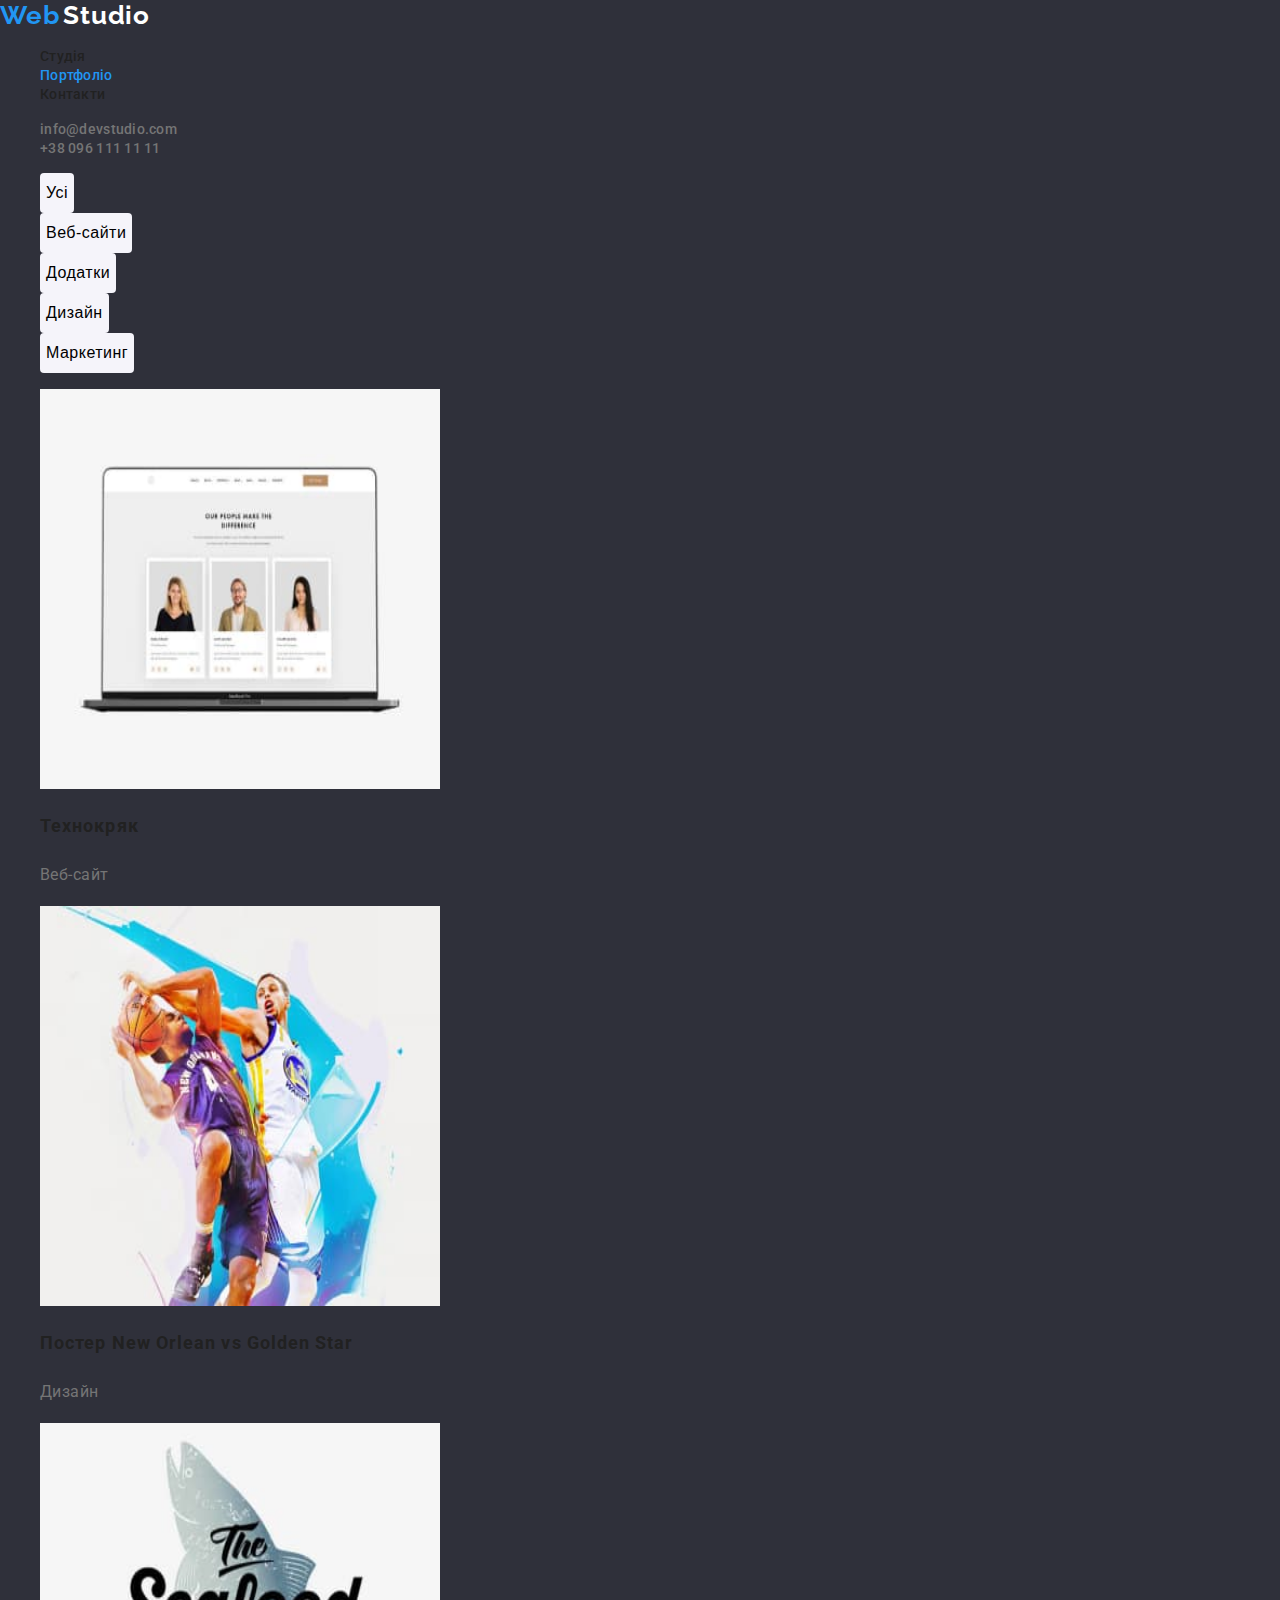
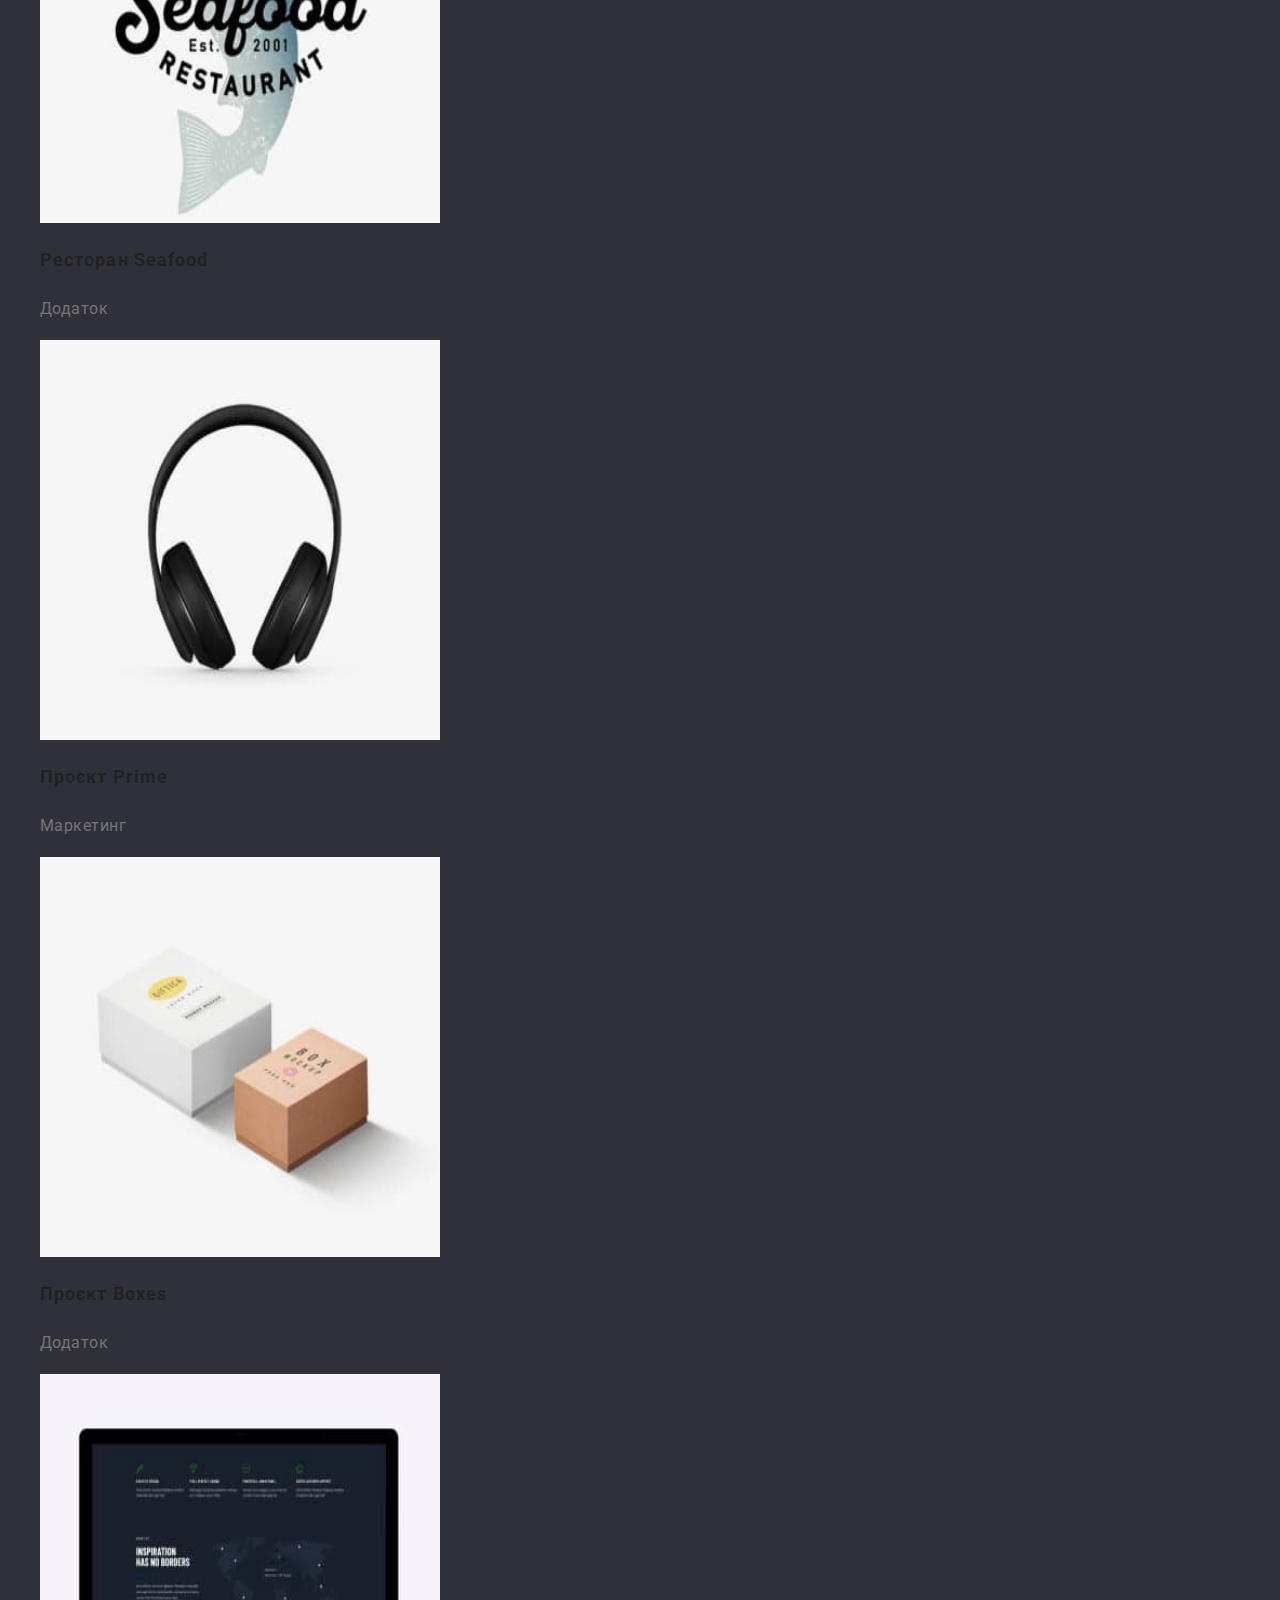
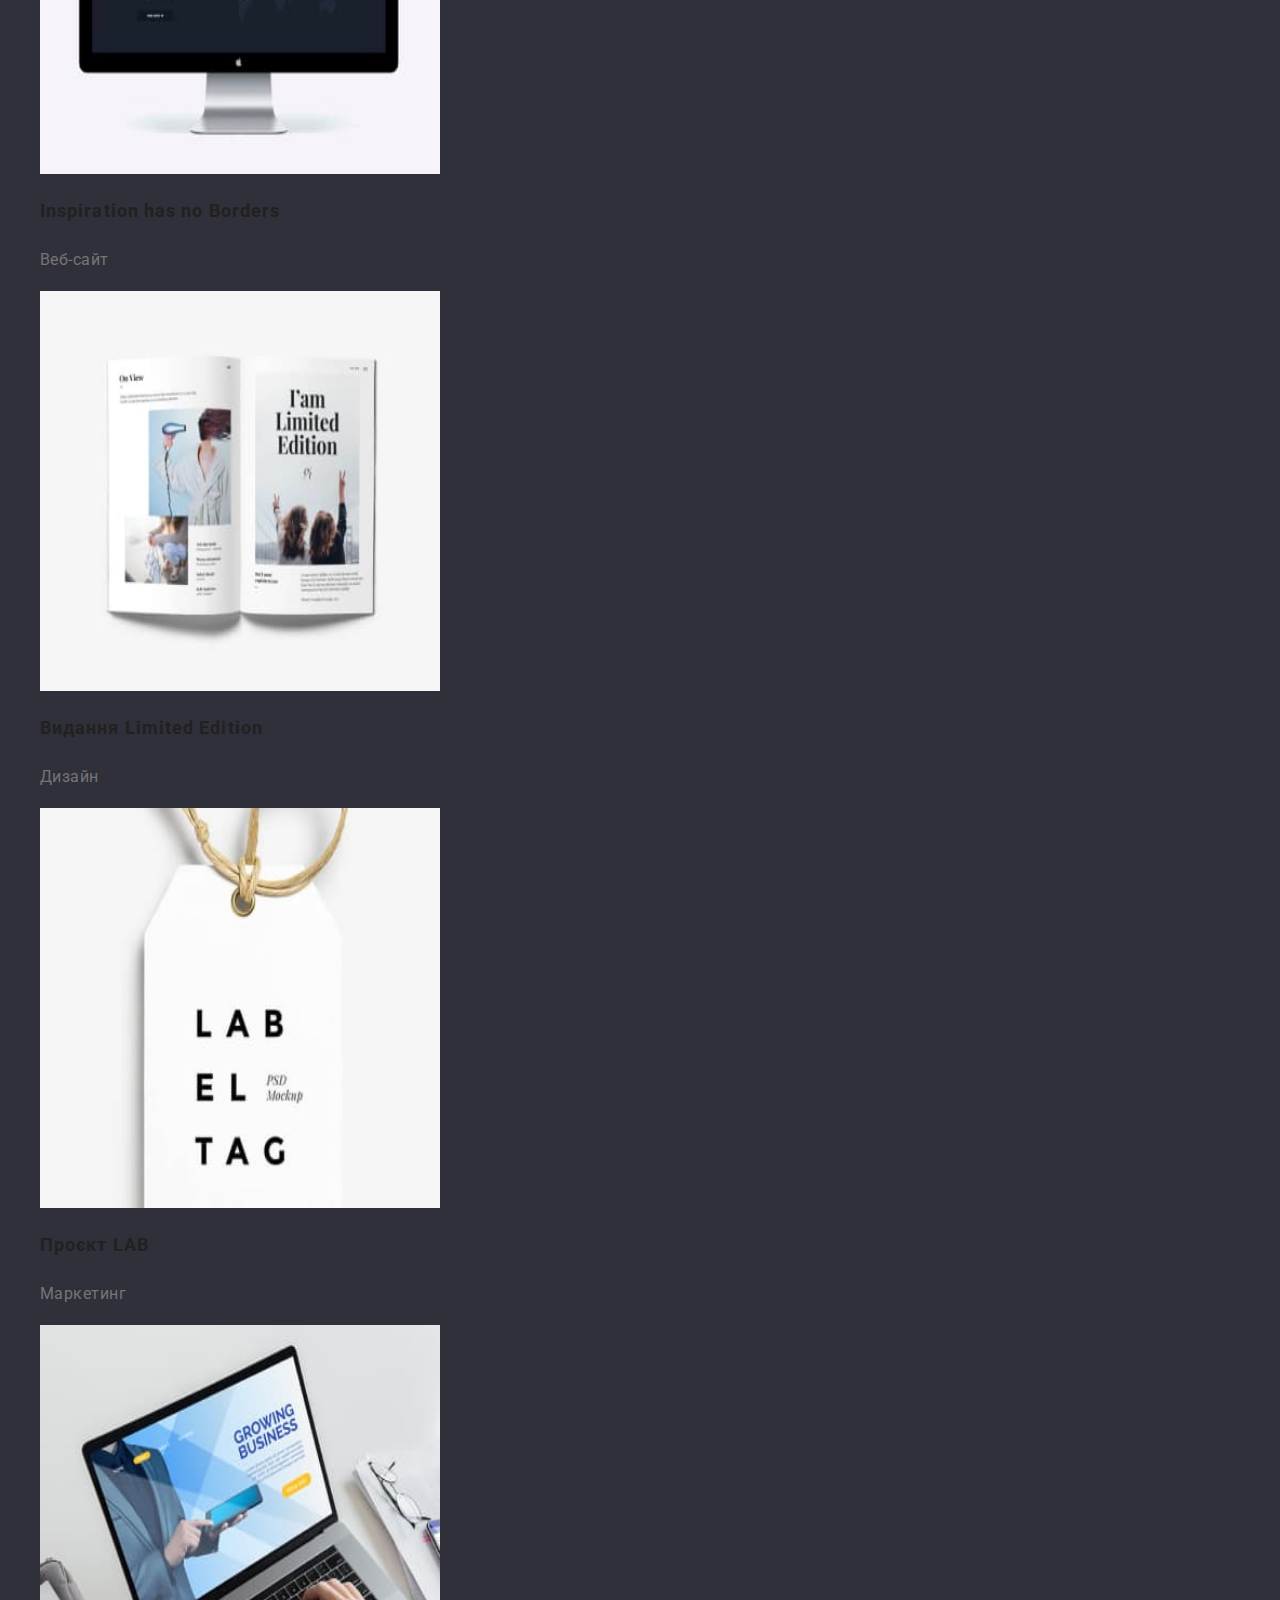
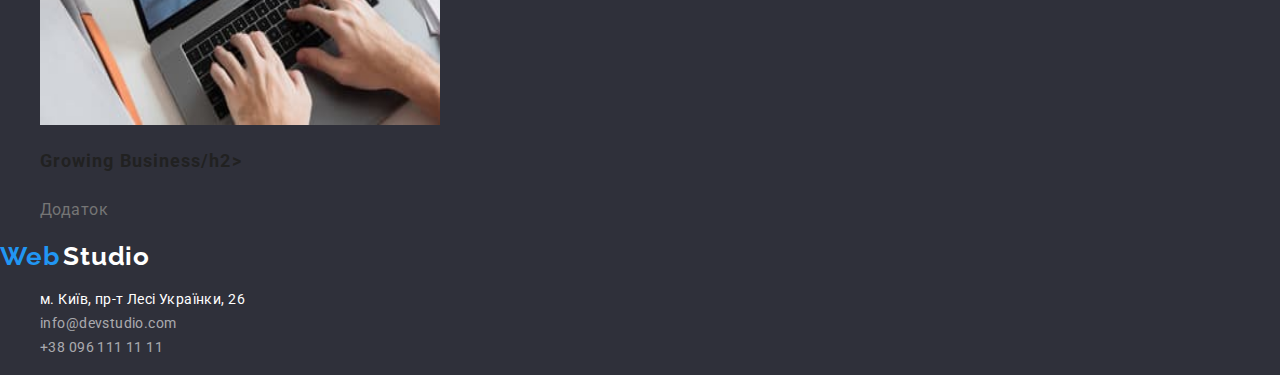
==== commit d65be2c1: "main2" ====
--- a/portfolio.html
+++ b/portfolio.html
@@ -78,115 +78,72 @@
         </section>
         <ul class="cards-project">
             <li>
-              <a href=""> <!-- Не треба цей компонент завертати в <a>, в такі компоненти треба тільки текст добавляти -->
                 <img src="./images/1laptop.jpg" alt="ноутбук" width="370" height="294"/>
-                <!-- Для h2 і p має бути окремий div -->
+               <div>
                 <h2 class="project-title">
                   Технокряк
                 </h2>
                 <p class="project-desc">
                   Веб-сайт
                 </p>
-              </a>
+               </div>
             </li>
             <li>
-              <a href=""> <!-- Не треба цей компонент завертати в <a>, в такі компоненти треба тільки текст добавляти -->
                 <img src="./images/2basketball.jpg" alt="баскетбол" width="370"/>
-                <!-- Для h2 і p має бути окремий div -->
-                <h2 class="project-title">
-                  Постер New Orlean vs Golden Star
-                </h2>
-                <p class="project-desc">
-                  Дизайн
-                </p>
-              </a>
+                <div>
+                  <h2 class="project-title">Постер New Orlean vs Golden Star</h2>
+                  <p class="project-desc">Дизайн</p>
+                </div>
             </li>
             <li>
-              <a href=""> <!-- Не треба цей компонент завертати в <a>, в такі компоненти треба тільки текст добавляти -->
                 <img src="./images/3shark.jpg" alt="логотип" width="370"/>
-                <!-- Для h2 і p має бути окремий div -->
-                <h2 class="project-title">
-                  Ресторан Seafood
-                </h2>
-                <p class="project-desc">
-                  Додаток
-                </p>
-                </a>
+               <div>
+                  <h2 class="project-title">Ресторан Seafood</h2>
+                  <p class="project-desc">Додаток</p>
+                </div>
             </li>
             <li>
-              <a href=""> <!-- Не треба цей компонент завертати в <a>, в такі компоненти треба тільки текст добавляти -->
                 <img src="./images/4headphones.jpg" alt="наушники" width="370"/>
-                <!-- Для h2 і p має бути окремий div -->
-                <h2 class="project-title">
-                  Проєкт Prime
-                </h2>
-                <p class="project-desc">
-                  Маркетинг
-                </p>
-                </a>
+                <div>
+                  <h2 class="project-title">Проєкт Prime</h2>
+                  <p class="project-desc">Маркетинг</p>
+                </div>
             </li>
             <li>
-              <a href=""> <!-- Не треба цей компонент завертати в <a>, в такі компоненти треба тільки текст добавляти -->
                 <img src="./images/5boxes.jpg" alt="коробка" width="370"/>
-                <!-- Для h2 і p має бути окремий div -->
-                <h2 class="project-title">
-                  Проєкт Boxes
-                </h2>
-                <p class="project-desc">
-                  Додаток
-                </p>
-                </a>
+                <div>
+                <h2 class="project-title">Проєкт Boxes</h2>
+                <p class="project-desc">Додаток</p>
+               </div>
             </li>
             <li>
-              <a href=""> <!-- Не треба цей компонент завертати в <a>, в такі компоненти треба тільки текст добавляти -->
                 <img src="./images/6computer.jpg" alt="компьютер" width="370"/>
-                <!-- Для h2 і p має бути окремий div -->
-                <h2 class="project-title">
-                  Inspiration has no Borders
-                </h2>
-                <p class="project-desc">
-                  Веб-сайт
-                </p>
-                </a>
+                <div>
+                  <h2 class="project-title">Inspiration has no Borders</h2>
+                  <p class="project-desc">Веб-сайт</p>
+                </div>
             </li>
             <li>
-              <a href=""> <!-- Не треба цей компонент завертати в <a>, в такі компоненти треба тільки текст добавляти -->
                 <img src="./images/7book.jpg" alt="книга" width="370" />
-                <!-- Для h2 і p має бути окремий div -->
-                <h2 class="project-title">
-                  Видання Limited Edition
-                </h2>
-                <p class="project-desc">
-                  Дизайн
-                </p>
-              </a>
+                <div>
+                  <h2 class="project-title">Видання Limited Edition</h2>
+                  <p class="project-desc">Дизайн</p>
+                </div>
             </li>
             <li>
-              <a href=""> <!-- Не треба цей компонент завертати в <a>, в такі компоненти треба тільки текст добавляти -->
                 <img src="./images/8project.jpg" alt="бірка" width="370" />
-                <!-- Для h2 і p має бути окремий div -->
-                <h2 class="project-title">
-                  Проєкт LAB
-                </h2>
-                <p class="project-desc">
-                  Маркетинг
-                </p>
-                </a
-              >
+                <div>
+                  <h2 class="project-title">Проєкт LAB</h2>
+                  <p class="project-desc">Маркетинг</p>
+                </div>
             </li>
             <li>
-              <a href=""> <!-- Не треба цей компонент завертати в <a>, в такі компоненти треба тільки текст добавляти -->
                 <img src="./images/9work.jpg" alt="робота" width="370" />
-                <!-- Для h2 і p має бути окремий div -->
-               
-                  <h2 class="project-title">
-                    Growing Business
-                  </h2>
-                  <p class="project-desc">
-                    Додаток
-                  </p>
+                <div>
+                  <h2 class="project-title">Growing Business/h2>
+                    <p class="project-desc">Додаток</p>
+                </div>
               
-              </a>
             </li>
           </ul>
         </div>
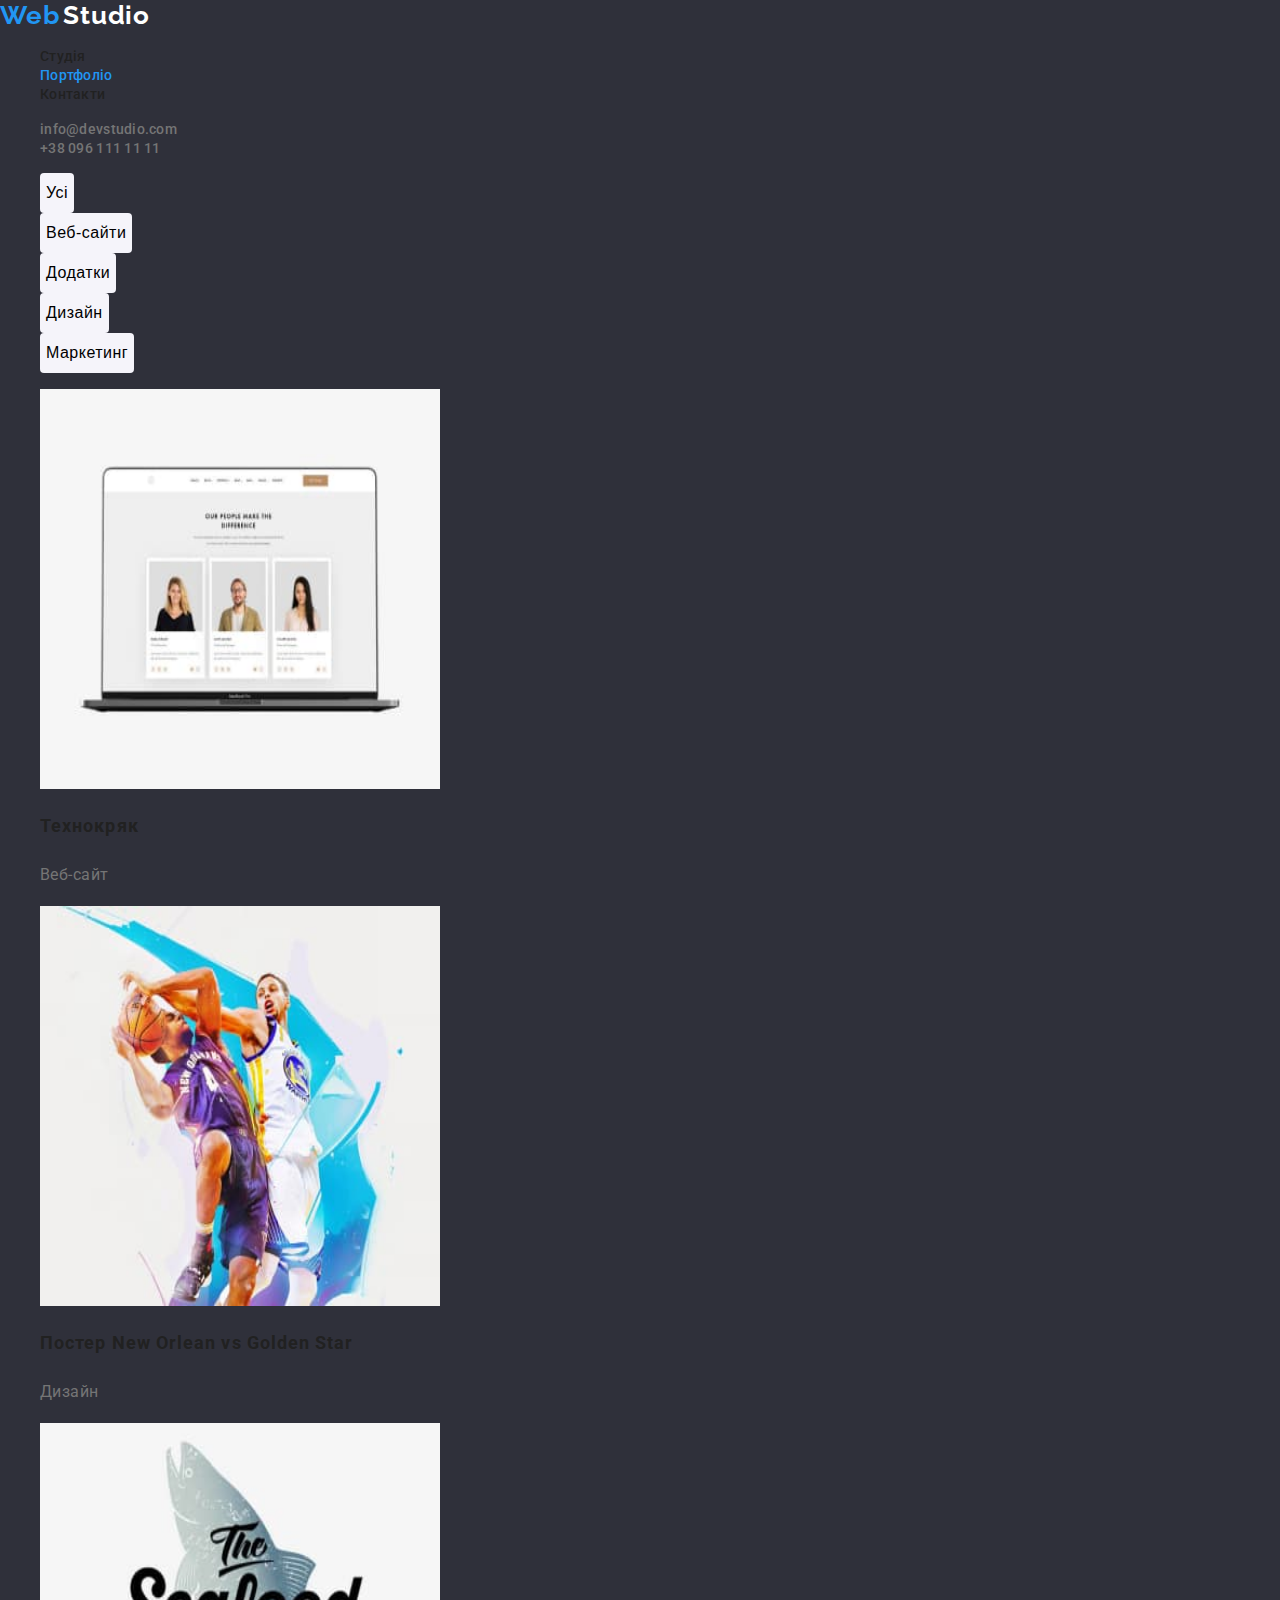
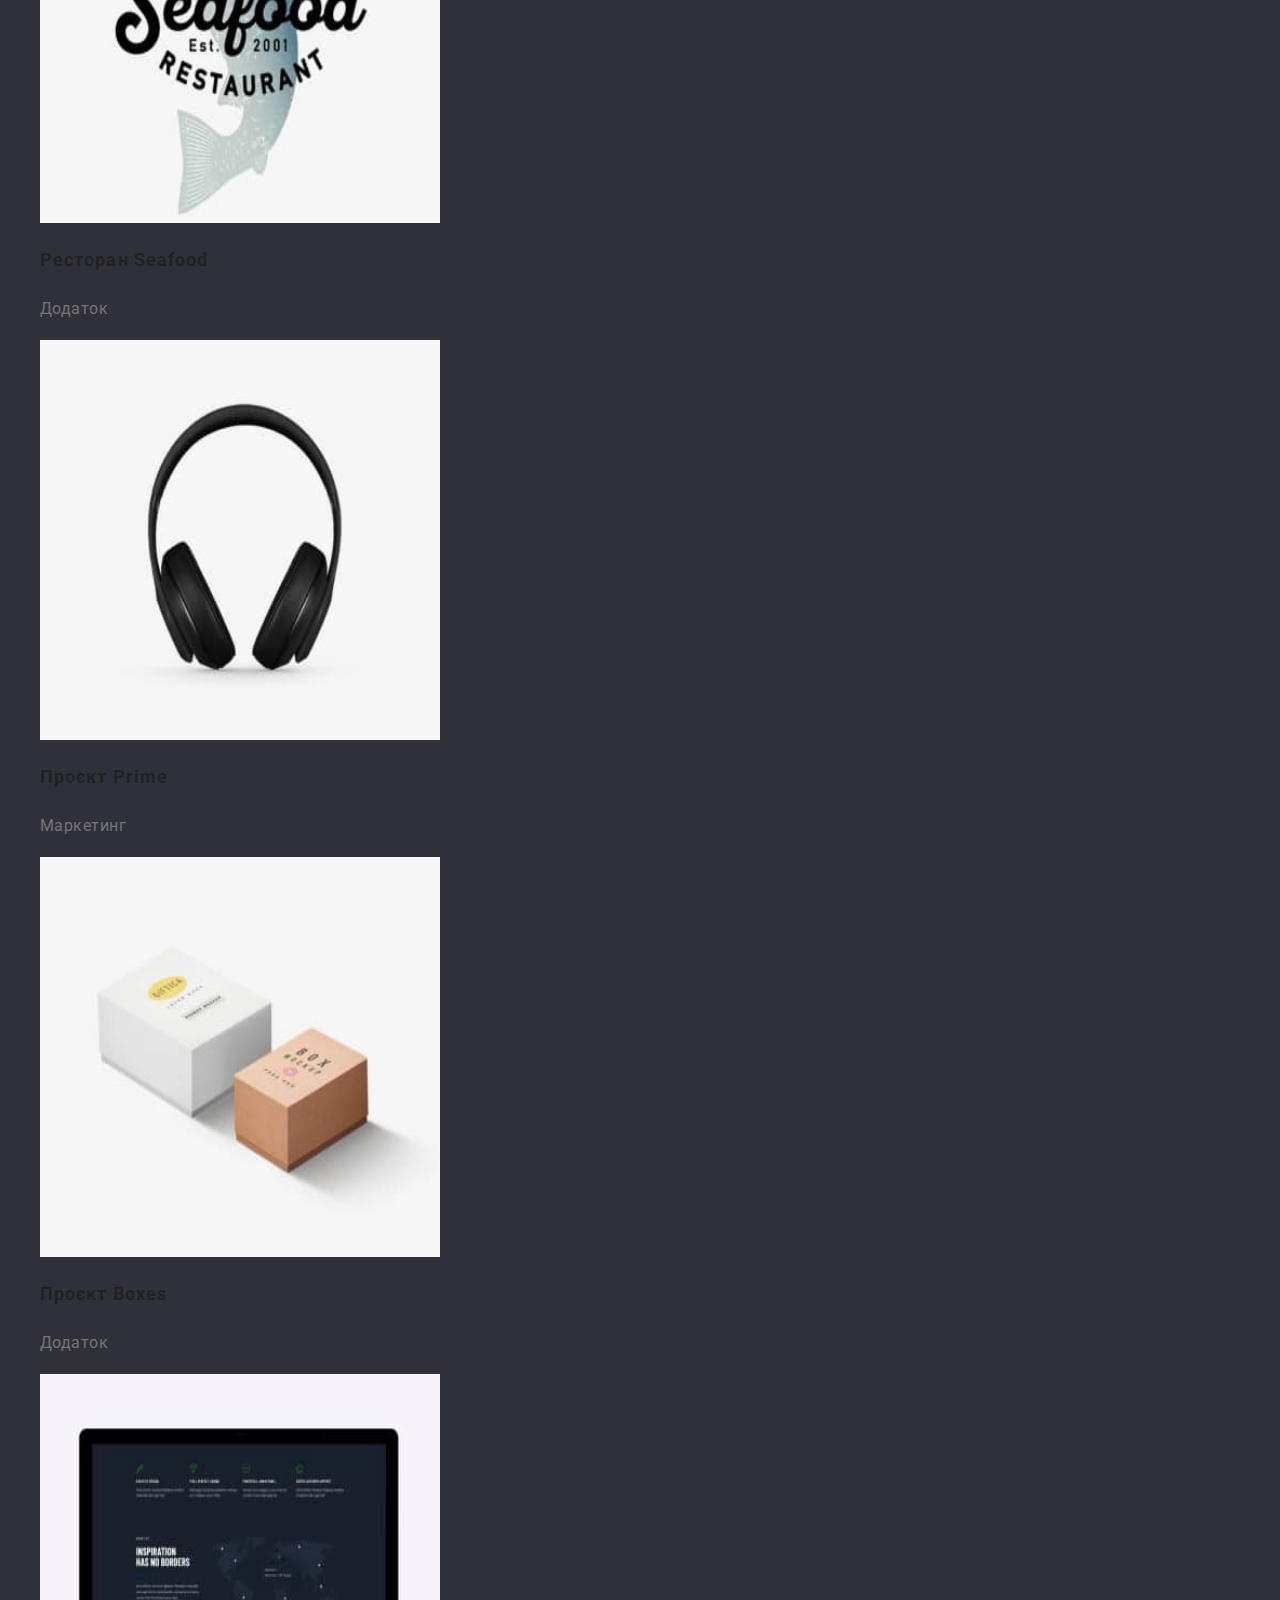
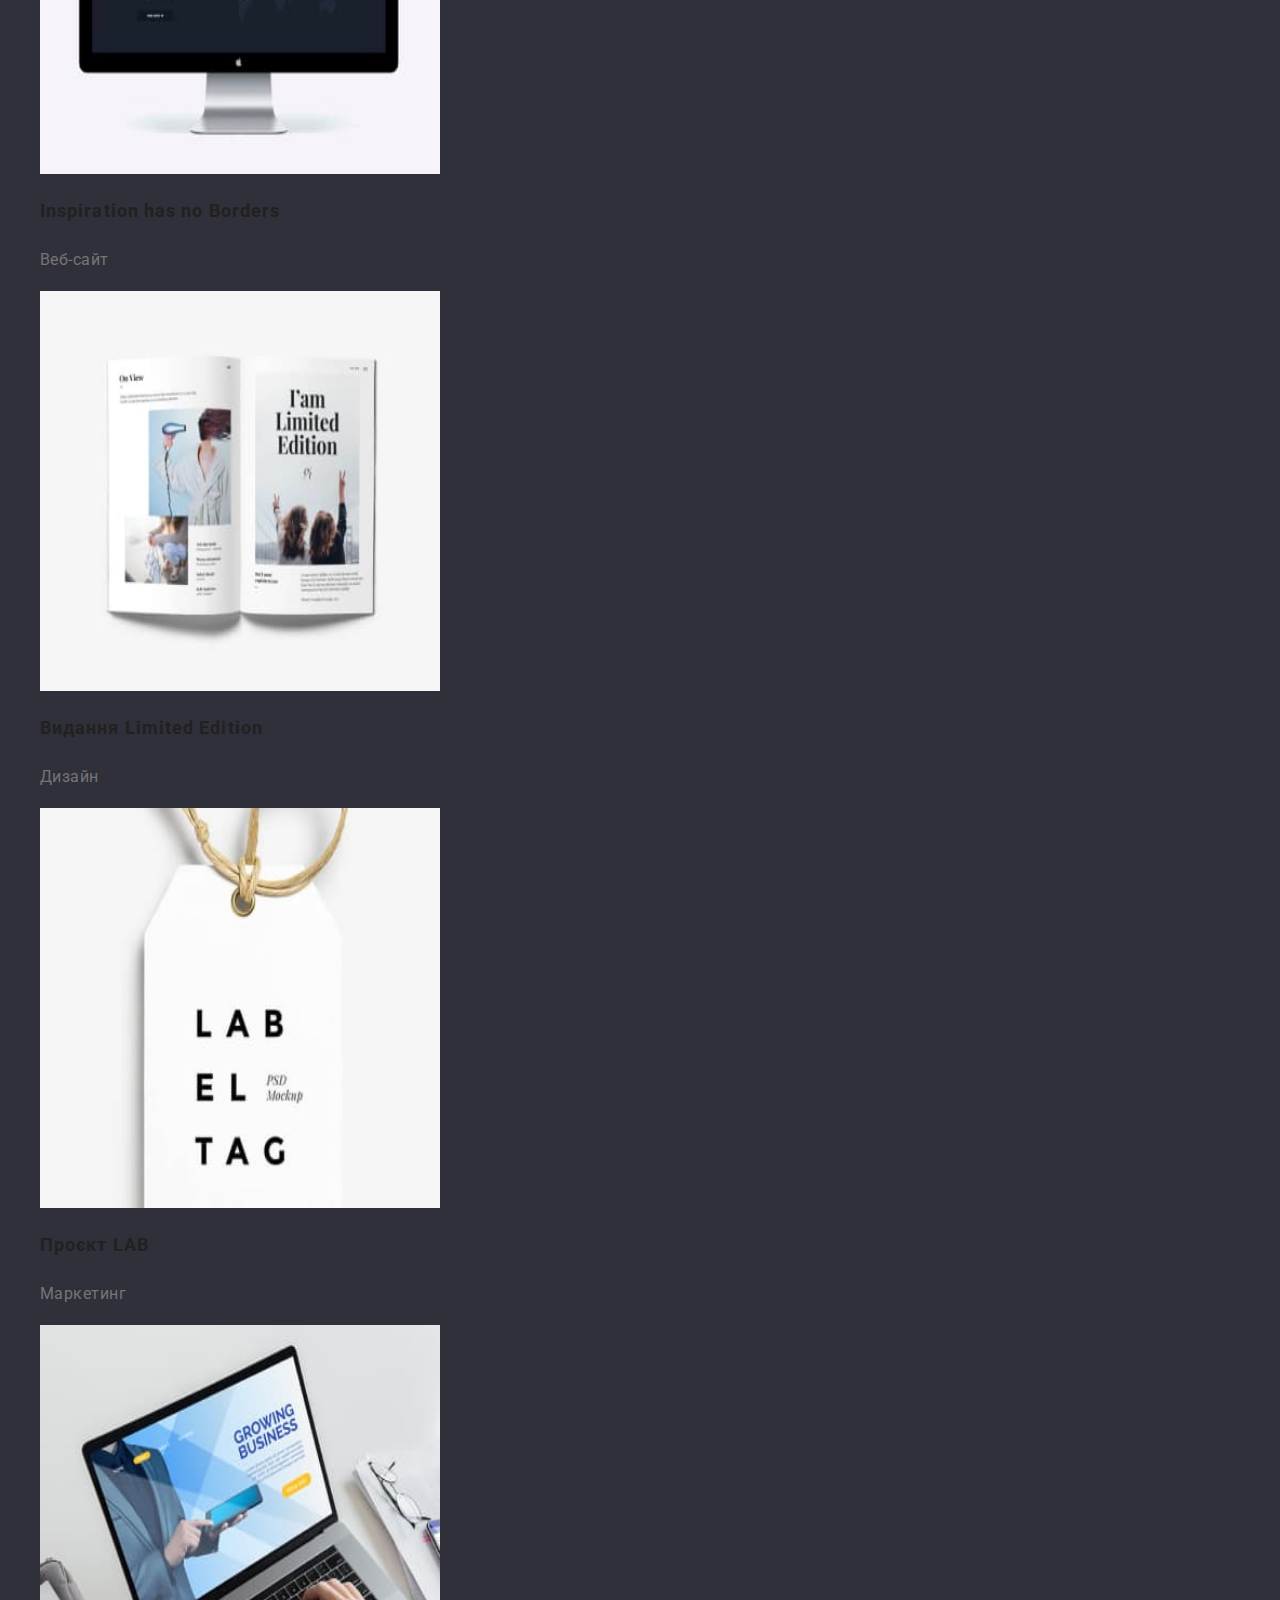
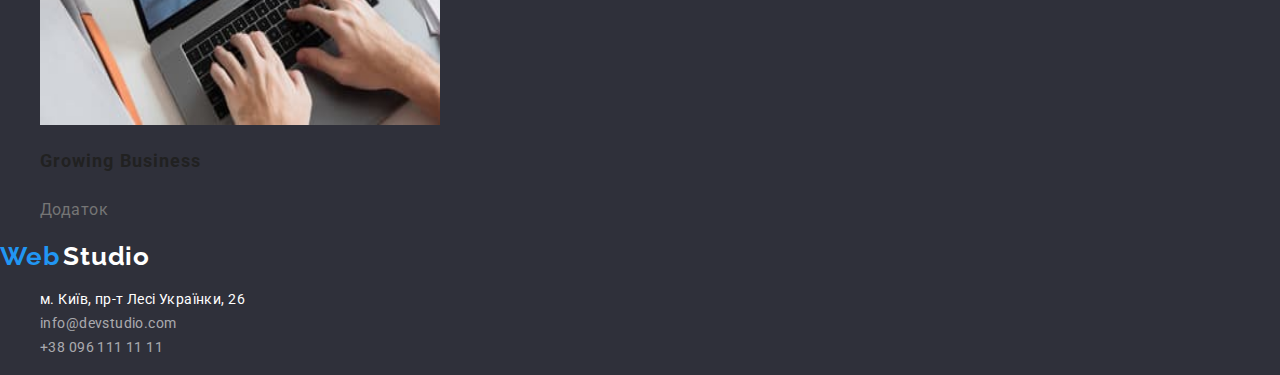
==== commit 48978319: "main2" ====
--- a/portfolio.html
+++ b/portfolio.html
@@ -1,21 +1,21 @@
 <!DOCTYPE html>
 <html lang="en">
-<head>
-    <meta charset="UTF-8">
-    <meta name="viewport" content="width=device-width, initial-scale=1.0">
-    <link rel="preconnect" href="https://fonts.googleapis.com">
-    <link rel="preconnect" href="https://fonts.gstatic.com" crossorigin>
+  <head>
+    <meta charset="UTF-8" />
+    <meta name="viewport" content="width=device-width, initial-scale=1.0" />
+    <link rel="preconnect" href="https://fonts.googleapis.com" />
+    <link rel="preconnect" href="https://fonts.gstatic.com" crossorigin />
     <link
       href="https://fonts.googleapis.com/css2?family=Raleway:wght@700&family=Roboto:wght@400;500;700;900&display=swap"
       rel="stylesheet"
     />
     <title>goit-markup-hw-02</title>
-    <link rel="stylesheet" href="./css/styles.css">
-    <link rel="stylesheet" href="./index.html">
-</head>
-<body>
-     <!--Шапка-->
-     <header>
+    <link rel="stylesheet" href="./css/styles.css" />
+    <link rel="stylesheet" href="./index.html" />
+  </head>
+  <body>
+    <!--Шапка-->
+    <header>
       <div>
         <span class="logo">
           <a href="index.html">Web</a>
@@ -45,126 +45,118 @@
       </ul>
     </header>
 
+    <main>
+      <section>
+        <ul class="button-list">
+          <li>
+            <button>Усі</button>
+          </li>
+          <li>
+            <button>Веб-сайти</button>
+          </li>
+          <li>
+            <button>Додатки</button>
+          </li>
+          <li>
+            <button>Дизайн</button>
+          </li>
+          <li>
+            <button>Маркетинг</button>
+          </li>
+        </ul>
+      </section>
 
-      <main>
-        <section>
-            <ul class="button-list">
-                <li>
-                    <button>
-                       Усі
-                    </button>
-                </li>
-                <li>
-                    <button>
-                       Веб-сайти
-                    </button>
-                </li>
-                <li>
-                    <button>
-                       Додатки
-                    </button>
-                </li>
-                <li>
-                    <button>
-                       Дизайн
-                    </button>
-                </li>
-                <li>
-                    <button>
-                       Маркетинг
-                    </button>
-                </li>
-            </ul>
-        </section>
+      <section>
         <ul class="cards-project">
-            <li>
-                <img src="./images/1laptop.jpg" alt="ноутбук" width="370" height="294"/>
-               <div>
-                <h2 class="project-title">
-                  Технокряк
-                </h2>
-                <p class="project-desc">
-                  Веб-сайт
-                </p>
-               </div>
-            </li>
-            <li>
-                <img src="./images/2basketball.jpg" alt="баскетбол" width="370"/>
-                <div>
-                  <h2 class="project-title">Постер New Orlean vs Golden Star</h2>
-                  <p class="project-desc">Дизайн</p>
-                </div>
-            </li>
-            <li>
-                <img src="./images/3shark.jpg" alt="логотип" width="370"/>
-               <div>
-                  <h2 class="project-title">Ресторан Seafood</h2>
-                  <p class="project-desc">Додаток</p>
-                </div>
-            </li>
-            <li>
-                <img src="./images/4headphones.jpg" alt="наушники" width="370"/>
-                <div>
-                  <h2 class="project-title">Проєкт Prime</h2>
-                  <p class="project-desc">Маркетинг</p>
-                </div>
-            </li>
-            <li>
-                <img src="./images/5boxes.jpg" alt="коробка" width="370"/>
-                <div>
-                <h2 class="project-title">Проєкт Boxes</h2>
-                <p class="project-desc">Додаток</p>
-               </div>
-            </li>
-            <li>
-                <img src="./images/6computer.jpg" alt="компьютер" width="370"/>
-                <div>
-                  <h2 class="project-title">Inspiration has no Borders</h2>
-                  <p class="project-desc">Веб-сайт</p>
-                </div>
-            </li>
-            <li>
-                <img src="./images/7book.jpg" alt="книга" width="370" />
-                <div>
-                  <h2 class="project-title">Видання Limited Edition</h2>
-                  <p class="project-desc">Дизайн</p>
-                </div>
-            </li>
-            <li>
-                <img src="./images/8project.jpg" alt="бірка" width="370" />
-                <div>
-                  <h2 class="project-title">Проєкт LAB</h2>
-                  <p class="project-desc">Маркетинг</p>
-                </div>
-            </li>
-            <li>
-                <img src="./images/9work.jpg" alt="робота" width="370" />
-                <div>
-                  <h2 class="project-title">Growing Business/h2>
-                    <p class="project-desc">Додаток</p>
-                </div>
-              
-            </li>
-          </ul>
-        </div>
-        
+          <li>
+            <img src="./images/1laptop.jpg" alt="ноутбук" width="370" height="294" />
+            <div>
+              <h2 class="project-title">Технокряк</h2>
+              <p class="project-desc">Веб-сайт</p>
+            </div>
+          </li>
+          <li>
+            <img src="./images/2basketball.jpg" alt="баскетбол" width="370" />
+            <div>
+              <h2 class="project-title">Постер New Orlean vs Golden Star</h2>
+              <p class="project-desc">Дизайн</p>
+            </div>
+          </li>
+          <li>
+            <img src="./images/3shark.jpg" alt="логотип" width="370" />
+            <div>
+              <h2 class="project-title">Ресторан Seafood</h2>
+              <p class="project-desc">Додаток</p>
+            </div>
+          </li>
+          <li>
+            <img src="./images/4headphones.jpg" alt="наушники" width="370" />
+            <div>
+              <h2 class="project-title">Проєкт Prime</h2>
+              <p class="project-desc">Маркетинг</p>
+            </div>
+          </li>
+          <li>
+            <img src="./images/5boxes.jpg" alt="коробка" width="370" />
+            <div>
+              <h2 class="project-title">Проєкт Boxes</h2>
+              <p class="project-desc">Додаток</p>
+            </div>
+          </li>
+          <li>
+            <img src="./images/6computer.jpg" alt="компьютер" width="370" />
+            <div>
+              <h2 class="project-title">Inspiration has no Borders</h2>
+              <p class="project-desc">Веб-сайт</p>
+            </div>
+          </li>
+          <li>
+            <img src="./images/7book.jpg" alt="книга" width="370" />
+            <div>
+              <h2 class="project-title">Видання Limited Edition</h2>
+              <p class="project-desc">Дизайн</p>
+            </div>
+          </li>
+          <li>
+            <img src="./images/8project.jpg" alt="бірка" width="370" />
+            <div>
+              <h2 class="project-title">Проєкт LAB</h2>
+              <p class="project-desc">Маркетинг</p>
+            </div>
+          </li>
+          <li>
+            <img src="./images/9work.jpg" alt="робота" width="370" />
+            <div>
+              <h2 class="project-title">Growing Business</h2>
+              <p class="project-desc">Додаток</p>
+            </div>
+          </li>
+        </ul>
       </section>
-      </main>
+    </main>
 
-      <footer>
-        <div>
-          <span class="logo">
-            <a href="index.html">Web</a>
-            <a href="index.html" class="logo-Studio">Studio</a>
-          </span>
-        </div>
-        <ul>
-          <li>
-           <a href="м. Київ, пр-т Лесі Українки, 26" class="address">м. Київ, пр-т Лесі Українки, 26</a>
-          </li>
-          <li><a href="mailto:info@devstudio.com" class="address-contact">info@devstudio.com</a></li>
-          <li><a href="tel:+380961111111" class="address-contact">+38 096 111 11 11</a></li>
-        </ul>
-      </footer>
-</body>
-</html>+    <footer>
+      <div>
+        <span class="logo">
+          <a href="index.html">Web</a>
+          <a href="index.html" class="logo-Studio">Studio</a>
+        </span>
+      </div>
+      <ul>
+        <li>
+          <a href="м. Київ, пр-т Лесі Українки, 26" class="address"
+            >м. Київ, пр-т Лесі Українки, 26</a
+          >
+        </li>
+        <li>
+          <a href="mailto:info@devstudio.com" class="address-contact"
+            >info@devstudio.com</a
+          >
+        </li>
+        <li>
+          <a href="tel:+380961111111" class="address-contact">+38 096 111 11 11</a>
+        </li>
+      </ul>
+    </footer>
+  </body>
+</html>
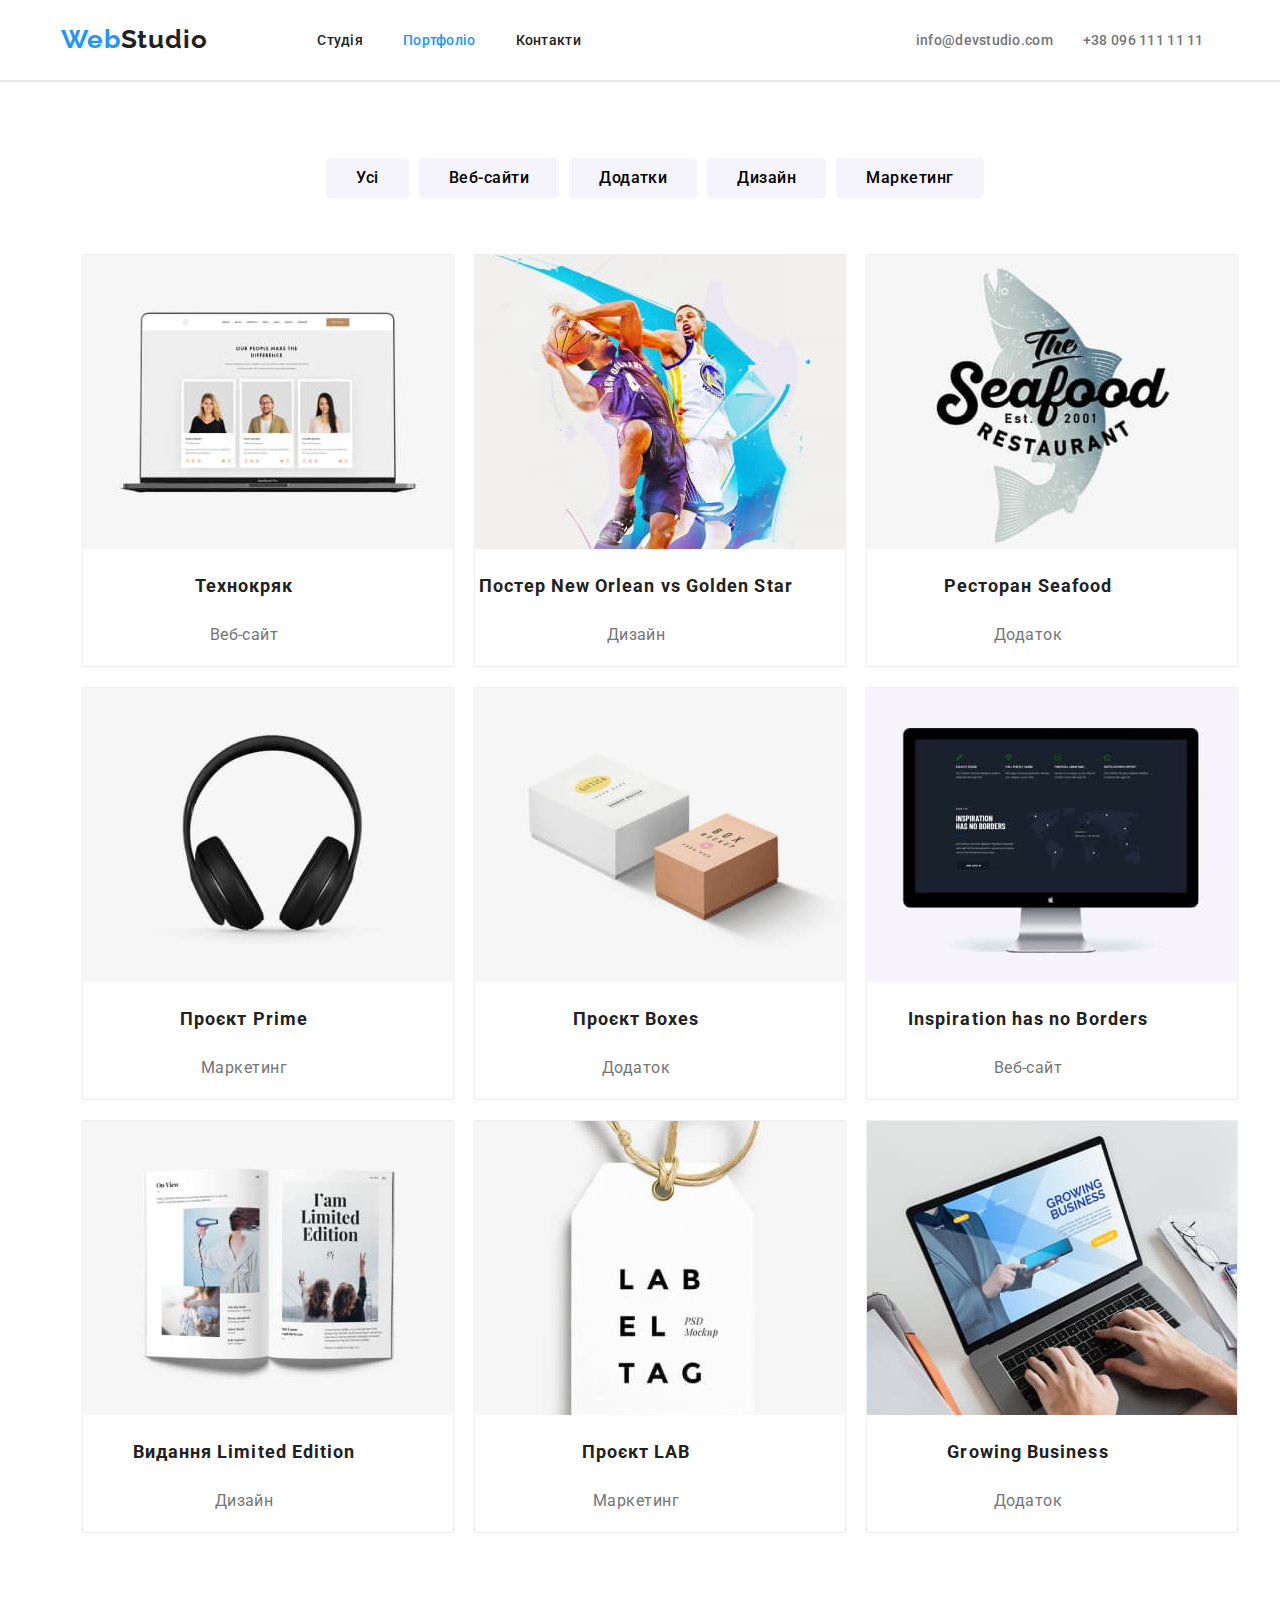
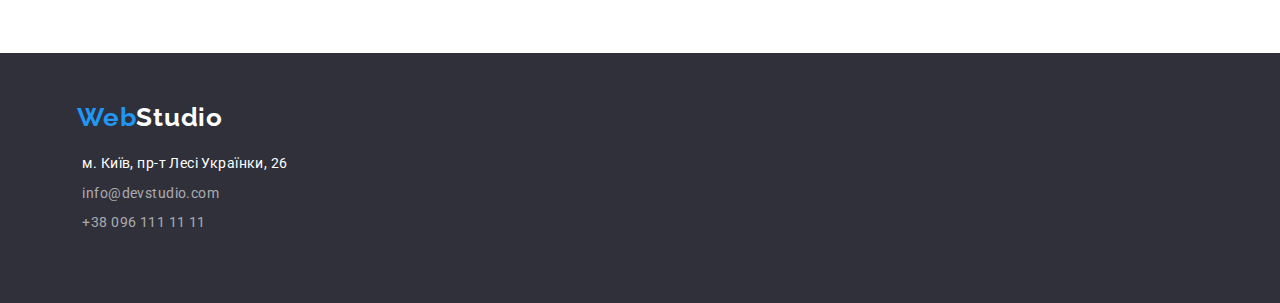
==== commit 4706f4de: "main3" ====
--- a/portfolio.html
+++ b/portfolio.html
@@ -16,13 +16,13 @@
   <body>
     <!--Шапка-->
     <header>
-      <div>
-        <span class="logo">
-          <a href="index.html">Web</a>
-          <a href="index.html" class="logo-Studio">Studio</a>
-        </span>
-      </div>
-      <nav>
+
+
+      <div class="header">
+        <a href="index.html"> <span class="logo">Web</span>Studio</a>
+
+
+      <nav class="nav">
         <ul class="nav-list">
           <li>
             <a href="index.html">Студія</a>
@@ -43,6 +43,10 @@
           <a href="tel:+380961111111">+38 096 111 11 11</a>
         </li>
       </ul>
+    </div>
+
+    <div class="box"></div>
+
     </header>
 
     <main>
@@ -71,64 +75,64 @@
           <li>
             <img src="./images/1laptop.jpg" alt="ноутбук" width="370" height="294" />
             <div>
-              <h2 class="project-title">Технокряк</h2>
-              <p class="project-desc">Веб-сайт</p>
+              <h2>Технокряк</h2>
+              <p>Веб-сайт</p>
             </div>
           </li>
           <li>
             <img src="./images/2basketball.jpg" alt="баскетбол" width="370" />
             <div>
-              <h2 class="project-title">Постер New Orlean vs Golden Star</h2>
-              <p class="project-desc">Дизайн</p>
+              <h2>Постер New Orlean vs Golden Star</h2>
+              <p>Дизайн</p>
             </div>
           </li>
           <li>
             <img src="./images/3shark.jpg" alt="логотип" width="370" />
             <div>
-              <h2 class="project-title">Ресторан Seafood</h2>
-              <p class="project-desc">Додаток</p>
+              <h2>Ресторан Seafood</h2>
+              <p>Додаток</p>
             </div>
           </li>
           <li>
             <img src="./images/4headphones.jpg" alt="наушники" width="370" />
             <div>
-              <h2 class="project-title">Проєкт Prime</h2>
-              <p class="project-desc">Маркетинг</p>
+              <h2>Проєкт Prime</h2>
+              <p>Маркетинг</p>
             </div>
           </li>
           <li>
             <img src="./images/5boxes.jpg" alt="коробка" width="370" />
             <div>
-              <h2 class="project-title">Проєкт Boxes</h2>
-              <p class="project-desc">Додаток</p>
+              <h2>Проєкт Boxes</h2>
+              <p>Додаток</p>
             </div>
           </li>
           <li>
             <img src="./images/6computer.jpg" alt="компьютер" width="370" />
             <div>
-              <h2 class="project-title">Inspiration has no Borders</h2>
-              <p class="project-desc">Веб-сайт</p>
+              <h2>Inspiration has no Borders</h2>
+              <p>Веб-сайт</p>
             </div>
           </li>
           <li>
             <img src="./images/7book.jpg" alt="книга" width="370" />
             <div>
-              <h2 class="project-title">Видання Limited Edition</h2>
-              <p class="project-desc">Дизайн</p>
+              <h2>Видання Limited Edition</h2>
+              <p>Дизайн</p>
             </div>
           </li>
           <li>
             <img src="./images/8project.jpg" alt="бірка" width="370" />
             <div>
-              <h2 class="project-title">Проєкт LAB</h2>
-              <p class="project-desc">Маркетинг</p>
+              <h2>Проєкт LAB</h2>
+              <p>Маркетинг</p>
             </div>
           </li>
           <li>
             <img src="./images/9work.jpg" alt="робота" width="370" />
             <div>
-              <h2 class="project-title">Growing Business</h2>
-              <p class="project-desc">Додаток</p>
+              <h2>Growing Business</h2>
+              <p>Додаток</p>
             </div>
           </li>
         </ul>
@@ -136,13 +140,10 @@
     </main>
 
     <footer>
-      <div>
-        <span class="logo">
-          <a href="index.html">Web</a>
-          <a href="index.html" class="logo-Studio">Studio</a>
-        </span>
-      </div>
-      <ul>
+
+      <div class="footer">
+        <a href="index.html"> <span class="logo">Web</span>Studio</a>
+      <ul class="contact">
         <li>
           <a href="м. Київ, пр-т Лесі Українки, 26" class="address"
             >м. Київ, пр-т Лесі Українки, 26</a
@@ -157,6 +158,8 @@
           <a href="tel:+380961111111" class="address-contact">+38 096 111 11 11</a>
         </li>
       </ul>
+    </div>
+
     </footer>
   </body>
 </html>
--- a/css/styles.css
+++ b/css/styles.css
@@ -11,8 +11,8 @@
   font-family: Roboto;
   margin: 0 auto;
   color: var(--main-color);
-  font-style: normal;
-  background: var(--background);
+  text-align: center;
+  background: var(--title-color);
 }
 
 * {
@@ -20,19 +20,37 @@
   text-decoration: none;
 }
 
-/* --- Шапка --- */
-
-.logo > a {
+/* --- Шапка --------------------------------- */
+
+.header {
+  display: flex;
+  justify-content: center;
+  align-items: center;
+  height: 80px;
+  margin: 0 auto;
+
+  font-style: normal;
+  font-weight: 500;
+  font-size: 14px;
+  line-height: 1.14;
+  letter-spacing: 0.02em;
+}
+.header > a {
+  font-family: Raleway;
+  font-style: normal;
+  font-weight: bold;
+  font-size: 26px;
+  line-height: 1.2;
+  letter-spacing: 0.03em;
+  color: var(--main-color);
+  margin-right: 50px;
+}
+.logo {
   color: var(--accent-color);
-  font-family: Raleway;
-  font-size: 26px;
-  font-weight: 700;
-  line-height: normal;
-  letter-spacing: 0.78px;
-}
-
-.logo > a.logo-Studio {
-  color: var(--title-color);
+}
+
+.nav-list {
+  display: flex;
 }
 
 .nav-list a {
@@ -41,6 +59,7 @@
   font-weight: 500;
   line-height: normal;
   letter-spacing: 0.28px;
+  margin: 20px;
 }
 
 .nav-list a.nav-link-current {
@@ -52,12 +71,18 @@
   color: var(--accent-color);
 }
 
+.link-contact_list {
+  display: flex;
+  padding-left: 300px;
+}
+
 .link-contact_list a {
   color: var(--text-color);
   font-size: 14px;
   font-weight: 500;
   line-height: normal;
   letter-spacing: 0.28px;
+  margin: 15px;
 }
 
 .link-contact_list a:hover,
@@ -69,13 +94,25 @@
 
 .hero {
   color: var(--title-color);
+  background: var(--background);
+  display: flex;
+  text-align: center;
+  justify-content: center;
+  align-items: center;
+  flex-direction: column;
+  height: 600px;
+}
+
+.hero > h1 {
+  width: 696px;
+  height: 120px;
+  font-style: normal;
+  font-weight: 900;
   font-size: 44px;
-  font-weight: 900;
-  line-height: 60px;
-  letter-spacing: 2.64px;
+  line-height: 1.36;
+  letter-spacing: 0.06em;
   text-transform: uppercase;
-  background: #2f303a;
-  text-align: center;
+  color: var(--title-color);
 }
 
 .hero button {
@@ -87,22 +124,35 @@
   letter-spacing: 0.96px;
   font-weight: 700;
   font-size: 16px;
-  text-align: center;
   line-height: 30px;
   border: none;
+  border-radius: 4px;
+}
+
+
+/* ------ skills ------------------- */
+
+.skills {
+  margin-top: 94px;
 }
 
 .skills-list {
-  width: 270px;
-  letter-spacing: 0.42px;
-  line-height: normal;
-  font-weight: 700;
-  font-size: 14px;
+  display: flex;
+  justify-content: center;
+  align-items: center; 
+  gap: 25px;
+}
+
+.skills h3 {  
+  font-weight: bold;
+  font-size: 14px;
+  text-align: left;
   text-transform: uppercase;
 }
 
 .skills p {
   color: var(--text-color);
+  text-align: left;
   width: 270px;
   height: 72px;
   flex-shrink: 0;
@@ -111,68 +161,141 @@
   letter-spacing: 0.42px;
 }
 
+/* ------- worc -------------- */
+
 .work {
+  margin-top: 94px;
+}
+
+.work > h2 {
   font-size: 36px;
 }
 
+.work-list { 
+  display: flex;
+  align-items: center; 
+  justify-content: center;
+}
+
+.work-list li {
+  margin: 15px;
+}
+
+
+/* ---------------------------- */
+
+.team {
+  margin-top: 94px;
+  background: #F5F4FA;
+  height: 648px;
+  display: flex;
+  text-align: center;
+  justify-content: center;
+  align-items: center;
+  flex-direction: column;
+}
+
+.team h2 {
+  font-size: 36px;
+}
+
 .team-list {
-  font-size: 36px;
-  font-weight: 700;
-  line-height: normal;
-  letter-spacing: 1.08px;
-}
-
-.team-list > li {
-  font-size: 16px;
-  font-weight: 500;
-  line-height: normal;
-  letter-spacing: 0.48px;
+  display: flex;
+  justify-content: center;
+  align-items: center;
+}
+
+.team-list h3 {
+  font-weight: 500;
+  font-size: 16px;
+  line-height: 1.2;
+  text-align: center;
+  letter-spacing: 0.03em;
 }
 
 .team-list p {
+  font-size: 16px;
+  line-height: 1.2;
+  text-align: center;
+  letter-spacing: 0.03em;
   color: var(--text-color);
-  font-size: 16px;
-  font-weight: 400;
-  line-height: normal;
-  letter-spacing: 0.48px;
+}
+
+.team-list img {
+  justify-content: center;
+}
+
+.team li {
+  margin: 10px;
+  background: var(--title-color);
+  height: 368px;
+  border-radius: 4px;
+  box-shadow: 0px 2px 1px 0px #00000033, 0px 1px 1px 0px #00000024,0px 1px 3px 0px #0000001F;
 }
 
 /* --- footer --- */
 
+.footer {
+  display: flex;
+  flex-direction: column;
+  justify-content: center;
+  text-align: left;
+  height: 250px;
+  align-items: center;
+  background-color: var(--background);
+}
+.footer > a {
+  font-family: Raleway;
+  font-style: normal;
+  font-weight: bold;
+  font-size: 26px;
+  line-height: 1.2;
+  letter-spacing: 0.03em;
+  padding-right: 980px;
+  color: #ffffff;
+}
+ /* -------- Contact --------------- */
+.contact li {
+  font-size: 14px;
+  line-height: 2.1;
+  letter-spacing: 0.03em;
+  padding-right: 950px;
+}
+
 .address {
-  color: var(--title-color);
-  width: 231px;
-  height: 21px;
-  flex-shrink: 0;
+  color: #ffffff;
+}
+
+.address-contact {
+  color:  rgba(255, 255, 255, 0.6);
+}
+
+/* --- Button --- */
+
+.button-list {
+  display: flex;
+  justify-content: center;
+}
+
+.button-list li {
+  margin-top: 60px;
+  margin-right: 10px;
+  margin-bottom: 30px;
+}
+
+.button-list button {
+  text-align: center;
   font-family: Roboto;
-  font-size: 14px;
-  font-weight: 400;
-  line-height: 24px;
-  letter-spacing: 0.42px;
-}
-
-.address-contact {
-  color: rgba(255, 255, 255, 0.6);
-  width: 231px;
-  flex-shrink: 0;
-  font-size: 14px;
-  font-weight: 400;
-  line-height: 24px;
-  letter-spacing: 0.42px;
-}
-
-/* --- Button --- */
-
-.button-list button {
-  font-weight: 500;
-  font-size: 16px;
-  line-height: 26px;
-  text-align: center;
-  letter-spacing: 0.48px;
+  font-weight: 500;
+  font-size: 16px;
+  line-height: 1.6;
+  letter-spacing: 0.03em;
+  padding-left: 30px;
+  padding-right: 30px;
   height: 40px;
   background-color: var(--team-color);
   border-radius: 4px;
-  border: none;
+  border: var(--team-color);
 }
 
 .button-list button:hover,
@@ -183,12 +306,18 @@
 
 /* --- main 2 --- */
 
+.cards-project {
+  display: flex;
+  flex-wrap: wrap;
+  justify-content: center;
+  padding-bottom: 94px;
+}
+
 .cards-project img {
-  width: 400px;
-  height: 400px;
-}
-
-.project-title {
+  width: 370px;
+}
+
+.cards-project h2 {
   color: var(--main-color);
   width: 322px;
   font-size: 18px;
@@ -197,7 +326,7 @@
   letter-spacing: 1.08px;
 }
 
-.project-desc {
+.cards-project p {
   color: var(--text-color);
   width: 322px;
   font-size: 16px;
@@ -205,3 +334,14 @@
   line-height: 30px;
   letter-spacing: 0.48px;
 }
+
+.cards-project li {
+  background-color: #ffffff;
+  border: 1px solid #EEEEEE;
+  margin: 10px;
+}
+
+.box {
+ height: 2px;
+ background-color: #e9e9e9; 
+}